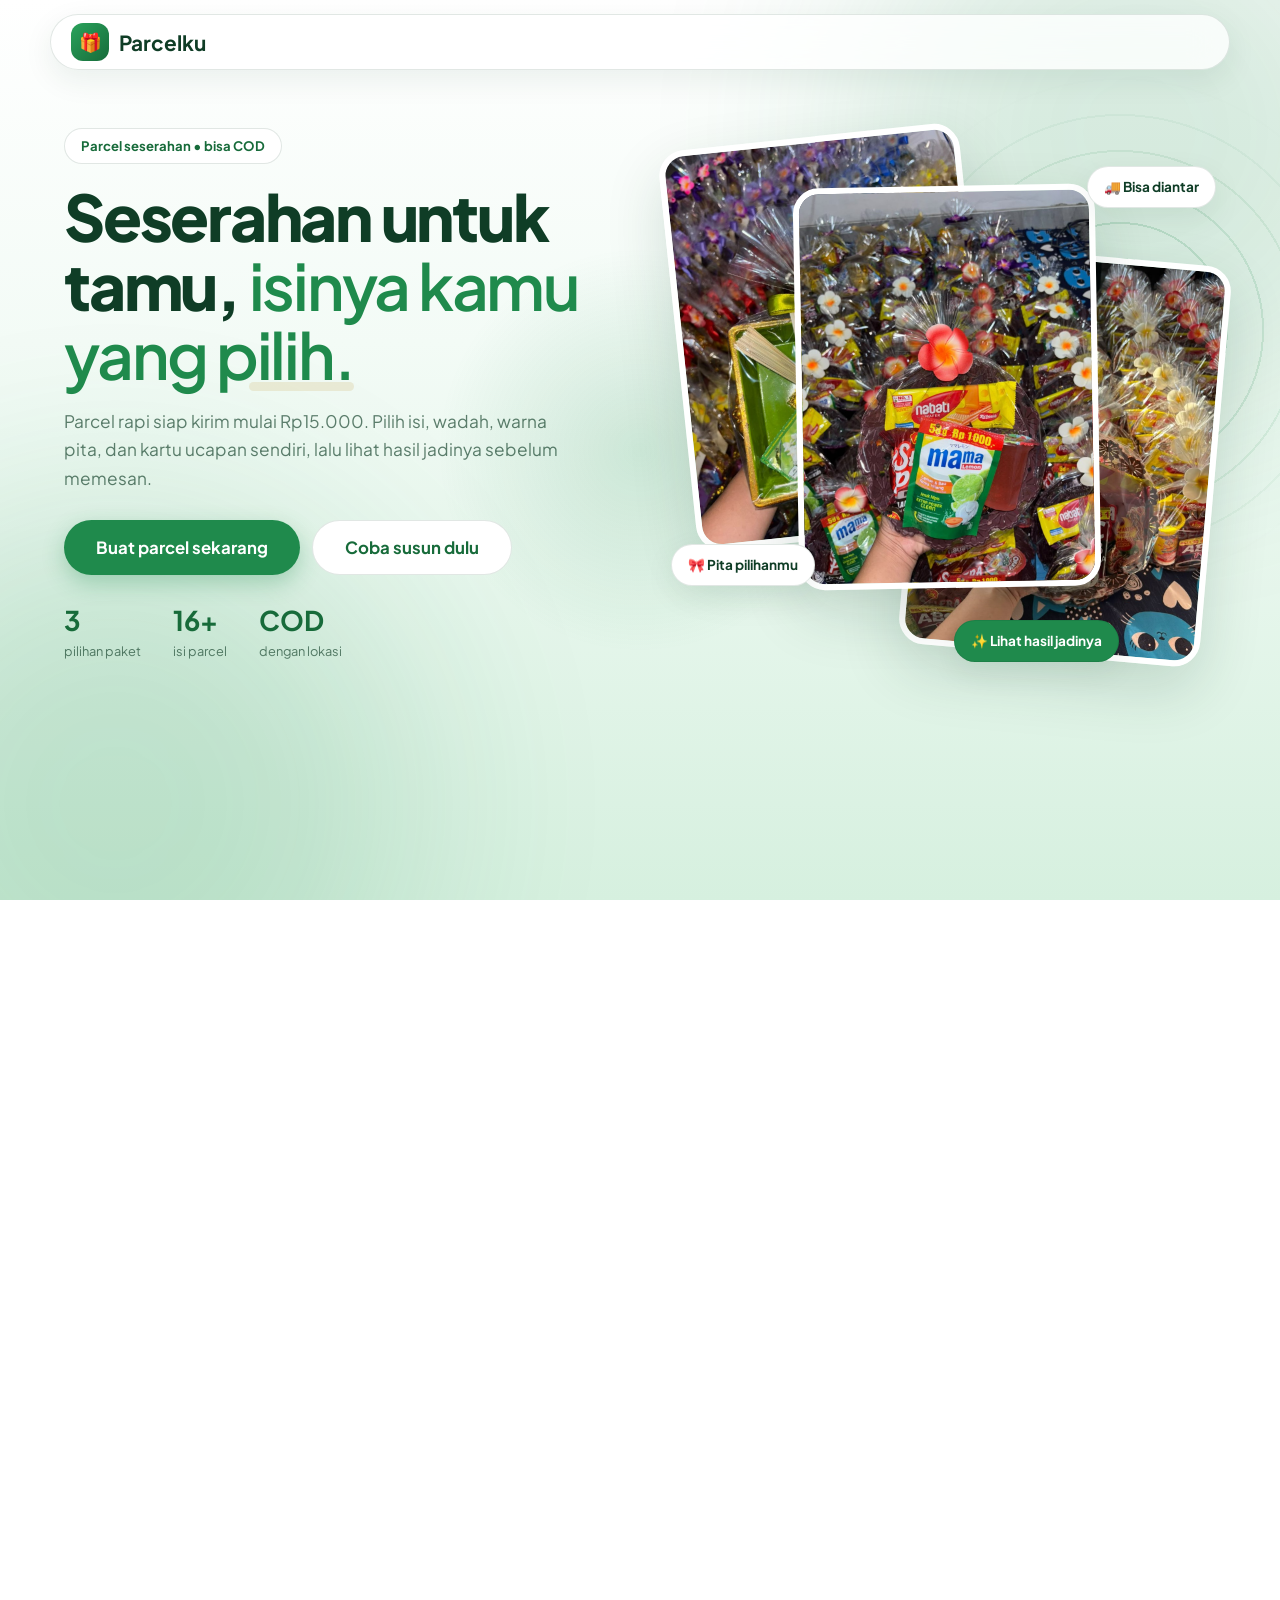
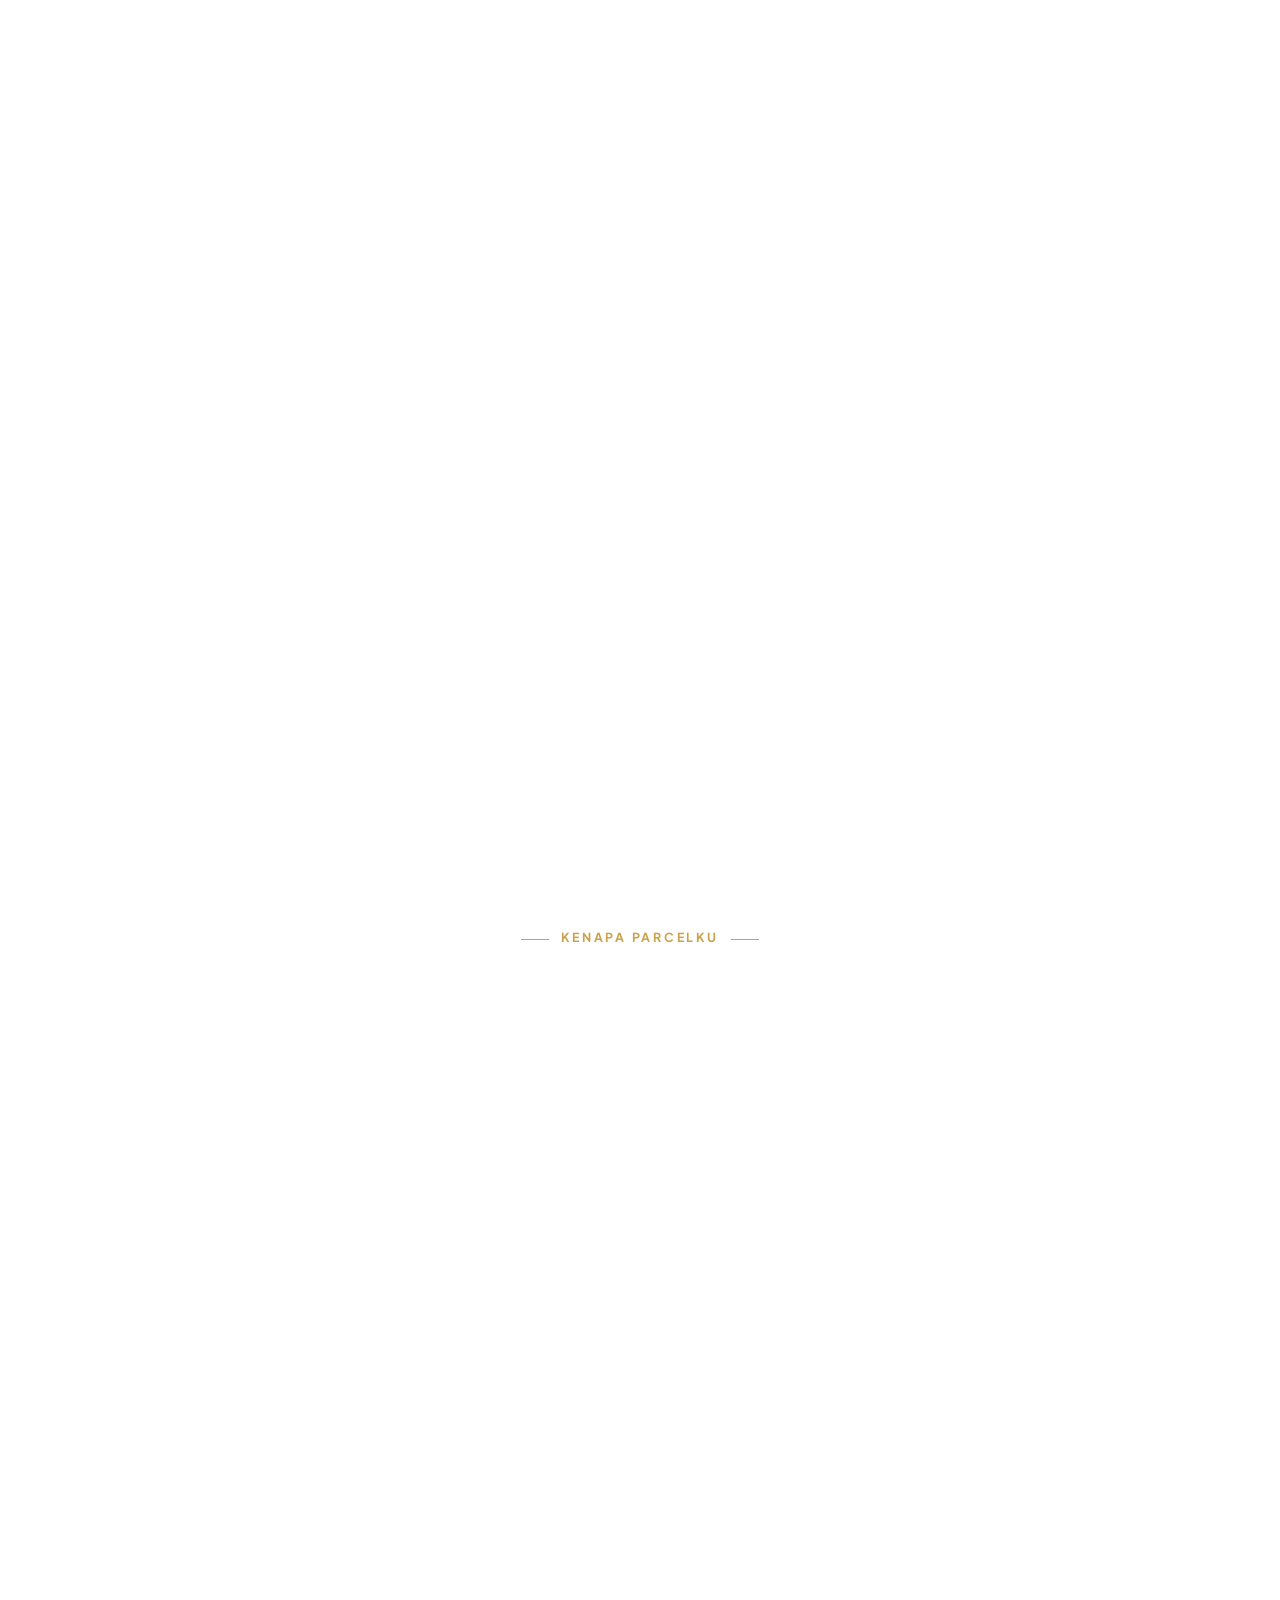
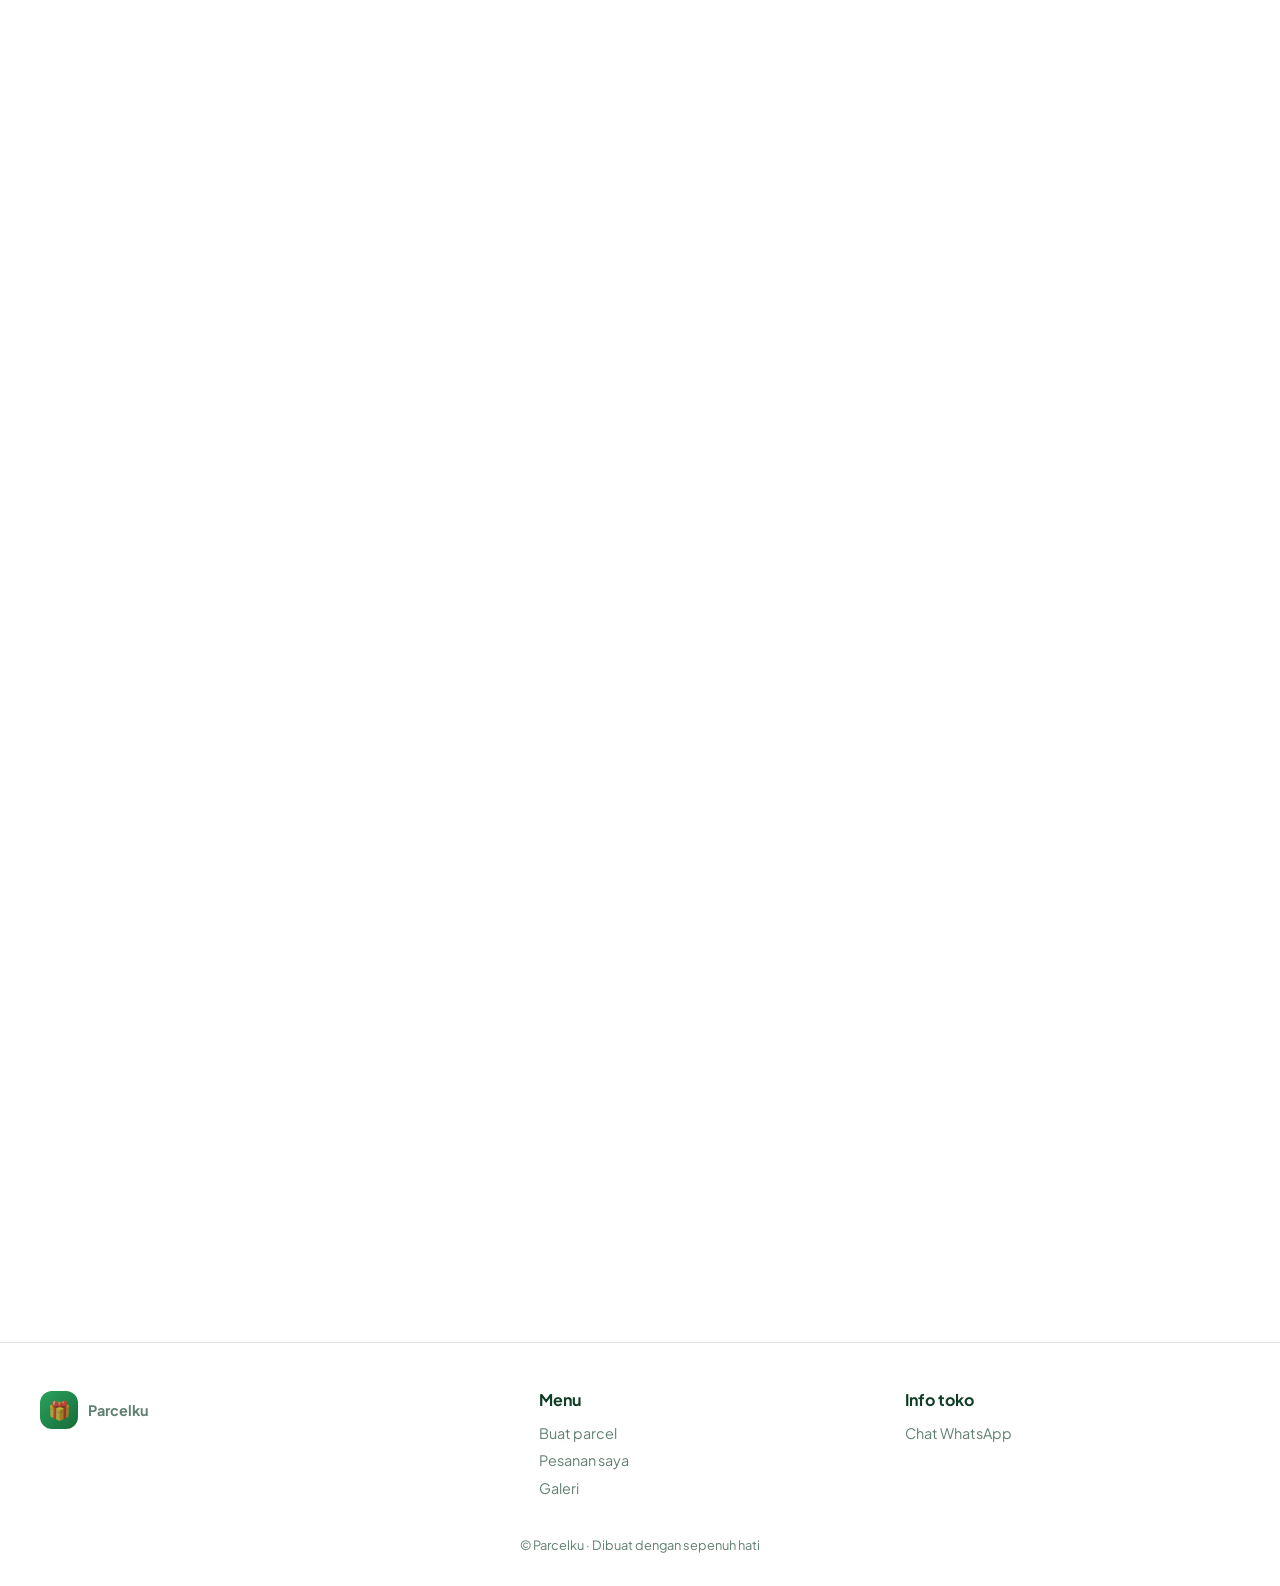
==== frontend/beranda.html @ 607c5222 "First Commit" ====
<!doctype html>
<html lang="id">
  <head>
    <meta charset="utf-8" />
    <meta name="viewport" content="width=device-width,initial-scale=1,viewport-fit=cover" />
    <meta name="theme-color" content="#1f8a4c" />
    <meta
      name="description"
      content="Parcel seserahan custom untuk tamu undangan. Pilih isi, wadah, pita, dan kartu ucapan. Bisa COD."
    />
    <title>Parcelku - Parcel Seserahan Custom</title>
    <link rel="manifest" href="manifest.webmanifest" />
    <link rel="icon" href="icon.svg" type="image/svg+xml" />

    <link rel="preconnect" href="https://fonts.googleapis.com" />
    <link rel="preconnect" href="https://fonts.gstatic.com" crossorigin />
    <link
      href="https://fonts.googleapis.com/css2?family=Plus+Jakarta+Sans:wght@400;500;600;700;800&family=Cormorant+Garamond:ital,wght@0,500;0,600;1,500;1,600&family=Dancing+Script:wght@500;700&display=swap"
      rel="stylesheet"
    />
    <link rel="stylesheet" href="css/base.css" />
    <link rel="stylesheet" href="css/shell.css" />
    <link rel="stylesheet" href="css/components.css" />
    <link rel="stylesheet" href="css/parcel-view.css" />
    <link rel="stylesheet" href="css/beranda.css" />
  </head>

  <body>
    <div class="aurora" aria-hidden="true"><i></i><i></i><i></i></div>
    <div class="progress" id="prog"></div>

    <!-- Navigasi: isi menu diisi oleh js/shell.js -->
    <nav class="navbar" id="navbar" aria-label="Navigasi utama">
      <a class="logo" href="beranda.html">
        <span class="mark">🎁</span><span class="brand-name">Parcelku</span>
      </a>
      <ul class="nav-links" id="menu"></ul>
    </nav>
    <nav class="tabbar" id="tabbar" aria-label="Menu utama"></nav>

    <main>
      <!-- ===== HERO ===== -->
      <section class="hero wrap">
        <span class="deco-flower" aria-hidden="true"></span>
        <div class="hero-grid">
          <div class="hero-text">
            <span class="pill" id="tagline">Parcel seserahan • bisa COD</span>
            <h1>
              Seserahan untuk tamu,
              <em>isinya kamu yang pilih.</em>
            </h1>
            <p class="lead">
              Parcel rapi siap kirim mulai Rp15.000. Pilih isi, wadah, warna pita, dan kartu ucapan sendiri,
              lalu lihat hasil jadinya sebelum memesan.
            </p>
            <div class="cta">
              <a class="btn big" href="pesan.html">Buat parcel sekarang</a>
              <a class="btn big ghost" href="#coba">Coba susun dulu</a>
            </div>
            <div class="facts">
              <div><b data-count="3">3</b><span>pilihan paket</span></div>
              <div><b id="fItems" data-count="16" data-suffix="+">16+</b><span>isi parcel</span></div>
              <div><b id="fRate">COD</b><span id="fRateL">dengan lokasi</span></div>
            </div>
          </div>

          <div class="hero-vis" id="heroVis">
            <img
              class="ph p1"
              src="img/parcel-nampan.jpg"
              alt="Parcel nampan hijau"
              data-zoom="img/parcel-nampan.jpg"
            />
            <img
              class="ph p2"
              src="img/parcel-keranjang-2.jpg"
              alt="Parcel keranjang bulat"
              data-zoom="img/parcel-keranjang-2.jpg"
            />
            <img
              class="ph p3"
              src="img/parcel-keranjang-1.jpg"
              alt="Parcel keranjang berisi wafer dan kopi"
              data-zoom="img/parcel-keranjang-1.jpg"
            />
            <span class="fchip f1">🎀 Pita pilihanmu</span>
            <span class="fchip f2">🚚 Bisa diantar</span>
            <span class="fchip f3">✨ Lihat hasil jadinya</span>
          </div>
        </div>
      </section>

      <!-- ===== DEMO SUSUN PARCEL ===== -->
      <section class="wrap sec rv" id="coba">
        <span class="eyebrow">Coba langsung</span>
        <h2>Coba susun parcelmu di sini</h2>
        <p class="muted">
          Centang barang dan lihat langsung masuk ke wadahnya. Saat budget penuh, parcel otomatis dibungkus.
        </p>

        <div class="demo card">
          <div class="demo-left">
            <div class="demo-ctrl">
              <div>
                <small class="muted">Paket</small>
                <div class="seg" id="dPaket"></div>
              </div>
              <div>
                <small class="muted">Wadah</small>
                <div class="seg" id="dWadah"></div>
              </div>
              <div>
                <small class="muted">Pita</small>
                <div class="seg" id="dPita"></div>
              </div>
            </div>
            <div class="demo-tools">
              <input
                id="dKartu"
                maxlength="40"
                placeholder="Tulis kartu ucapan, lihat hasilnya…"
                aria-label="Kartu ucapan"
              />
              <button type="button" class="btn ghost mini" id="dAuto">✨ Isi otomatis</button>
            </div>
            <div class="ditems" id="dItems"></div>
          </div>

          <div class="demo-right">
            <div id="dStage"></div>
            <div class="meter"><i id="dBar"></i></div>
            <p id="dTxt" class="muted"></p>
            <div class="demo-actions">
              <button type="button" class="btn ghost mini" id="dReset">Kosongkan</button>
              <a class="btn" id="dGo" href="pesan.html">Pesan parcel ini</a>
            </div>
          </div>
        </div>
      </section>

      <!-- ===== PROSES PEMBUATAN (animasi otomatis) ===== -->
      <section class="wrap sec rv" id="proses">
        <span class="eyebrow">Lihat prosesnya</span>
        <h2>Dari wadah kosong jadi parcel cantik</h2>
        <p class="muted">Empat langkah singkat. Ketuk langkahnya untuk melompat, atau putar ulang.</p>

        <div class="proses card">
          <ol class="psteps" id="pSteps">
            <li>
              <button type="button" data-s="0">
                <i>1</i><b>Pilih wadah</b><small>Nampan atau keranjang</small>
              </button>
            </li>
            <li>
              <button type="button" data-s="1">
                <i>2</i><b>Isi barangnya</b><small>Sesuai budget paket</small>
              </button>
            </li>
            <li>
              <button type="button" data-s="2">
                <i>3</i><b>Bungkus &amp; pita</b><small>Plastik, bunga, pita</small>
              </button>
            </li>
            <li>
              <button type="button" data-s="3">
                <i>4</i><b>Kartu ucapan</b><small>Pesan untuk tamu</small>
              </button>
            </li>
          </ol>
          <div class="pstage">
            <div id="pStage"></div>
            <button type="button" class="btn ghost mini" id="pPlay">↻ Putar ulang</button>
          </div>
        </div>
      </section>

      <!-- ===== GALERI PARCEL JADI ===== -->
      <section class="wrap sec rv" id="galeri">
        <span class="eyebrow">Hasil nyata</span>
        <h2>Contoh parcel yang sudah jadi</h2>
        <p class="muted">Hasil nyata dari pesanan pelanggan. Ketuk foto untuk memperbesar.</p>

        <div class="gal" id="galStatic">
          <figure data-zoom="img/parcel-nampan.jpg">
            <img
              src="img/parcel-nampan.jpg"
              alt="Parcel nampan hijau berisi dupa jasmine dengan pita hijau"
              loading="lazy"
            />
            <figcaption>
              <b>Nampan hijau emas</b><span>Dupa jasmine, pita hijau, kartu ucapan</span>
            </figcaption>
          </figure>
          <figure data-zoom="img/parcel-keranjang-1.jpg">
            <img
              src="img/parcel-keranjang-1.jpg"
              alt="Parcel keranjang bulat berisi wafer, teh gelas, kopi, dan mie"
              loading="lazy"
            />
            <figcaption><b>Keranjang bulat</b><span>Wafer, teh gelas, kopi, mie</span></figcaption>
          </figure>
          <figure data-zoom="img/parcel-keranjang-2.jpg">
            <img
              src="img/parcel-keranjang-2.jpg"
              alt="Parcel keranjang bulat berisi wafer dan sabun cuci piring"
              loading="lazy"
            />
            <figcaption><b>Keranjang bulat</b><span>Wafer, sabun cuci piring, camilan</span></figcaption>
          </figure>
        </div>

        <!-- Foto tambahan yang diunggah admin -->
        <div class="gal" id="gal"></div>
      </section>

      <!-- ===== KEUNGGULAN ===== -->
      <section class="wrap sec">
        <span class="eyebrow">Kenapa Parcelku</span>
        <h2 class="rv">Dibuat supaya pesan jadi mudah</h2>
        <div class="bento">
          <div class="card b1 rv">
            <span class="em">🎁</span>
            <h3>Isi, wadah, pita, dan kartu sesukamu</h3>
            <p class="muted">
              Barang yang tidak muat budget otomatis dikunci. Pilih nampan atau keranjang, warna pita, dan
              tulis ucapan untuk tamu.
            </p>
          </div>
          <div class="card b2 rv">
            <span class="em">📦</span>
            <h3>Pantau tiap tahap</h3>
            <div class="mt">
              <span class="d on"></span><span class="d on"></span><span class="d now"></span
              ><span class="d"></span><span class="d"></span>
            </div>
            <p class="muted">Diproses, dikemas, lalu siap diambil atau diantar.</p>
          </div>
          <div class="card b3 rv">
            <span class="em">📍</span>
            <h3>COD dengan lokasi</h3>
            <p class="muted">Bagikan lokasi dari HP, admin menemukan rumahmu lebih cepat.</p>
          </div>
          <div class="card b4 rv">
            <span class="em">💬</span>
            <h3>Chat langsung dengan admin</h3>
            <div class="bub">
              <span class="msg them">Halo, lokasinya sudah kami terima ya 👍</span>
              <span class="msg me">Siap, ditunggu kak!</span>
            </div>
          </div>
        </div>
      </section>

      <!-- ===== PAKET ===== -->
      <section class="wrap sec rv" id="paket">
        <span class="eyebrow">Paket</span>
        <h2>Pilih paket sesuai budget</h2>
        <p class="muted">Isi parcel bebas kamu atur sampai nilai paket terpenuhi.</p>
        <div class="pk-grid">
          <a class="card tilt" href="pesan.html?paket=15000">
            <span class="em">🎀</span>
            <h3>Hemat</h3>
            <b>Rp15.000</b>
            <p class="muted">3–4 barang pilihan, pas untuk tamu umum.</p>
          </a>
          <a class="card tilt hot" href="pesan.html?paket=25000">
            <span class="badge b-new">Paling dipilih</span>
            <span class="em">🎁</span>
            <h3>Favorit</h3>
            <b>Rp25.000</b>
            <p class="muted">5–7 barang, campuran kebutuhan dapur dan kue.</p>
          </a>
          <a class="card tilt" href="pesan.html?paket=35000">
            <span class="em">👑</span>
            <h3>Premium</h3>
            <b>Rp35.000</b>
            <p class="muted">Isi lebih lengkap untuk keluarga dan tamu penting.</p>
          </a>
        </div>
      </section>

      <!-- ===== CARA PESAN ===== -->
      <section class="wrap sec rv">
        <span class="eyebrow">Alur pesan</span>
        <h2>Cara pesan</h2>
        <ol class="how">
          <li class="card"><b>Masuk</b>Isi nama dan nomor WhatsApp.</li>
          <li class="card"><b>Susun parcel</b>Pilih paket, isi, wadah, pita, dan tanggal acara.</li>
          <li class="card"><b>Pilih pengambilan</b>Ambil di toko, antar, atau COD dengan lokasi.</li>
          <li class="card"><b>Bayar &amp; kirim bukti</b>DP atau lunas, unggah bukti transfer.</li>
          <li class="card"><b>Pantau</b>Lihat status dan chat admin kapan saja.</li>
        </ol>
      </section>

      <!-- ===== ULASAN (tampil bila sudah ada) ===== -->
      <section class="wrap sec rv" id="ulasan" hidden>
        <h2>Kata pelanggan</h2>
        <p class="muted" id="rvSum"></p>
        <div class="rvs" id="rvs"></div>
      </section>

      <!-- ===== FAQ ===== -->
      <section class="wrap sec rv">
        <span class="eyebrow">FAQ</span>
        <h2>Pertanyaan yang sering muncul</h2>
        <div class="faq">
          <details class="card">
            <summary>Berapa DP yang harus dibayar?</summary>
            <p class="muted">
              DP 50% dari total pesanan, atau bayar lunas langsung. Unggah bukti transfer di halaman Pesanan
              Saya, admin mencatat nominalnya.
            </p>
          </details>
          <details class="card">
            <summary>Bagaimana cara kerja COD?</summary>
            <p class="muted">
              Pilih COD, isi alamat, lalu bagikan lokasimu lewat tombol GPS. Admin mengonfirmasi lokasi dan
              jam antar lewat chat, parcel dibayar di tempat saat tiba.
            </p>
          </details>
          <details class="card">
            <summary>Apakah bisa ambil sendiri ke toko?</summary>
            <p class="muted">
              Bisa. Pilih "Ambil ke toko", status berubah menjadi "Siap Diambil" saat parcel selesai dikemas.
            </p>
          </details>
          <details class="card">
            <summary>Bisa ubah isi parcel setelah memesan?</summary>
            <p class="muted">
              Selama masih Pesanan Diterima atau Diproses, hubungi admin lewat chat di halaman Pesanan Saya.
            </p>
          </details>
        </div>
      </section>

      <!-- ===== AJAKAN AKHIR ===== -->
      <section class="wrap sec rv">
        <div class="band card">
          <div>
            <h2>Siap menyusun parcelmu?</h2>
            <p>Cukup beberapa klik, admin langsung menerima pesananmu.</p>
          </div>
          <a class="btn big" href="pesan.html">Mulai pesan</a>
        </div>
      </section>
    </main>

    <footer class="foot">
      <div class="fg">
        <div>
          <a class="logo" href="beranda.html">
            <span class="mark">🎁</span><span class="brand-name">Parcelku</span>
          </a>
          <p class="muted" id="fTag"></p>
        </div>
        <div>
          <b>Menu</b>
          <a href="pesan.html">Buat parcel</a>
          <a href="pesanan.html">Pesanan saya</a>
          <a href="#galeri">Galeri</a>
        </div>
        <div>
          <b>Info toko</b>
          <span id="fJam"></span>
          <span id="fAlamat"></span>
          <a id="fWa" href="#">Chat WhatsApp</a>
        </div>
      </div>
      <p class="copy">© Parcelku · Dibuat dengan sepenuh hati</p>
    </footer>

    <script src="js/core.js"></script>
    <script src="js/shell.js"></script>
    <script src="js/chat.js"></script>
    <script src="js/parcel-view.js"></script>
    <script src="js/fx.js"></script>
    <script src="js/beranda.js"></script>
  </body>
</html>
---- frontend/css/base.css ----
/* ==========================================================================
   BASE — token desain, reset, tipografi, latar
   --------------------------------------------------------------------------
   Palet hanya 5 warna (semua turunan hijau + putih + emas):
     1. Putih        --white
     2. Hijau muda   --green-l   (latar kartu, chip, hover)
     3. Hijau        --green     (aksi utama, tombol, link)
     4. Hijau tua    --ink       (teks, judul, ikon)
     5. Emas         --gold      (aksen kecil: lencana, bingkai wadah)
   ========================================================================== */

:root {
  /* ---- Font: satu keluarga sans yang tegas & mudah dibaca; font hias hanya untuk kartu ucapan ---- */
  --font-head: "Plus Jakarta Sans", system-ui, sans-serif;
  --font-card-elegan: "Cormorant Garamond", Georgia, serif;
  --font-card-tulisan: "Dancing Script", "Brush Script MT", cursive;
  --font-body: "Plus Jakarta Sans", system-ui, sans-serif;

  /* ---- Warna ---- */
  --white: #ffffff;
  --green-l: #e4f5ea;
  --green: #1f8a4c;
  --ink: #0f3d26;
  --gold: #c9a24b;

  /* ---- Turunan (bukan warna baru, hanya transparansi / campuran) ---- */
  --green-d: #176b3a; /* hijau sedikit lebih gelap untuk hover */
  --green-xl: #f3fbf6; /* hijau paling muda untuk latar bagian */
  --gold-l: rgba(201, 162, 75, 0.18);
  --mut: rgba(15, 61, 38, 0.66);
  --line: rgba(15, 61, 38, 0.12);
  --field: #ffffff;
  --card: #ffffff;

  /* ---- Gradasi utama: putih menuju hijau ---- */
  --grad: linear-gradient(135deg, #2aa35c, #176b3a);
  --page-bg: linear-gradient(180deg, #ffffff 0%, #f3fbf6 38%, #d6f0df 100%);

  /* ---- Bentuk & gerak ---- */
  --r: 24px;
  --r-sm: 14px;
  --sh: 0 10px 30px rgba(15, 61, 38, 0.08);
  --sh-lg: 0 24px 60px rgba(15, 61, 38, 0.16);
  --ease: cubic-bezier(0.19, 1, 0.22, 1);
  --spring: cubic-bezier(0.34, 1.56, 0.64, 1);
  --tab-h: 0px;
}

/* ---------- Reset ---------- */
* {
  box-sizing: border-box;
  margin: 0;
  padding: 0;
}

html {
  scroll-behavior: smooth;
  -webkit-text-size-adjust: 100%;
}

body {
  min-height: 100vh;
  font-family: var(--font-body);
  line-height: 1.65;
  color: var(--ink);
  background: var(--page-bg) fixed;
  -webkit-font-smoothing: antialiased;
  overflow-x: hidden;
}

h1,
h2 {
  font-family: var(--font-head);
  font-weight: 800;
  line-height: 1.12;
  letter-spacing: -0.03em;
}

h3,
h4 {
  font-family: var(--font-body);
  font-weight: 700;
  line-height: 1.3;
  letter-spacing: -0.01em;
}

/* Angka harga rata dan mudah dibaca */
b,
strong,
.sum,
.pk,
.meter + p {
  font-variant-numeric: tabular-nums;
}

a {
  color: var(--green);
}

img {
  display: block;
  max-width: 100%;
}

:focus-visible {
  outline: 3px solid var(--gold);
  outline-offset: 3px;
  border-radius: 6px;
}

[hidden] {
  display: none !important;
}

/* ---------- Latar dekoratif: dua sinar hijau lembut ---------- */
.aurora {
  position: fixed;
  inset: 0;
  z-index: -1;
  overflow: hidden;
  pointer-events: none;
}

.aurora i {
  position: absolute;
  width: 46vmax;
  height: 46vmax;
  border-radius: 50%;
  background: var(--green);
  filter: blur(110px);
  opacity: 0.16;
  animation: drift 26s ease-in-out infinite alternate;
}

.aurora i:nth-child(1) {
  top: -18%;
  right: -12%;
}

.aurora i:nth-child(2) {
  bottom: -22%;
  left: -14%;
  animation-delay: -10s;
}

.aurora i:nth-child(3) {
  display: none;
}

@keyframes drift {
  to {
    transform: translate(5vw, 4vh) scale(1.12);
  }
}

/* ---------- Utilitas tata letak ---------- */
.wrap {
  width: 100%;
  max-width: 1200px;
  margin: 0 auto;
  padding: 116px 24px 90px;
}

.wrap.wide {
  max-width: 1380px;
}

.muted {
  color: var(--mut);
  font-size: 0.92rem;
}

/* Teks bergradasi hijau */
.gt {
  background: var(--grad);
  -webkit-background-clip: text;
  background-clip: text;
  -webkit-text-fill-color: transparent;
}

/* ---------- Animasi muncul saat di-scroll ---------- */
.rv {
  opacity: 0;
  transform: translateY(26px);
  transition:
    opacity 0.8s var(--ease),
    transform 0.8s var(--ease);
}

.rv.in {
  opacity: 1;
  transform: none;
}

.skel {
  height: 120px;
  border-radius: 22px;
  background: linear-gradient(90deg, var(--green-xl), var(--green-l), var(--green-xl));
  background-size: 200% 100%;
  animation: sk 1.4s infinite;
}

@keyframes sk {
  to {
    background-position: -200% 0;
  }
}

/* Animasi masuk berurutan untuk daftar */
@keyframes rise {
  from {
    opacity: 0;
    transform: translateY(14px) scale(0.98);
  }
}

.rise > * {
  animation: rise 0.55s var(--ease) both;
}
.rise > *:nth-child(2) {
  animation-delay: 0.05s;
}
.rise > *:nth-child(3) {
  animation-delay: 0.1s;
}
.rise > *:nth-child(4) {
  animation-delay: 0.15s;
}
.rise > *:nth-child(n + 5) {
  animation-delay: 0.2s;
}

/* ---------- Responsif ---------- */
@media (max-width: 860px) {
  :root {
    --tab-h: 88px;
  }

  .wrap {
    padding: 88px 16px calc(var(--tab-h) + 40px);
  }

  body {
    padding-bottom: env(safe-area-inset-bottom);
  }
}

@media (prefers-reduced-motion: reduce) {
  * {
    transition-duration: 1ms !important;
    animation: none !important;
  }
}

/* ---------- Efek bersama: riak tombol, label kecil, kilau kartu ---------- */
.ripple {
  position: absolute;
  width: 12px;
  height: 12px;
  margin: -6px 0 0 -6px;
  border-radius: 50%;
  background: rgba(255, 255, 255, 0.55);
  pointer-events: none;
  animation: ripple 0.65s ease-out forwards;
}

@keyframes ripple {
  to {
    transform: scale(24);
    opacity: 0;
  }
}

.eyebrow {
  display: block;
  margin-bottom: 10px;
  color: var(--gold);
  font: 700 0.78rem var(--font-body);
  letter-spacing: 0.22em;
  text-align: center;
  text-transform: uppercase;
}

.eyebrow::before,
.eyebrow::after {
  content: "";
  display: inline-block;
  width: 28px;
  height: 1px;
  margin: 0 12px;
  background: var(--gold);
  vertical-align: middle;
}

/* Kilau hijau lembut mengikuti kursor pada kartu */
.card::before {
  content: "";
  position: absolute;
  inset: 0;
  border-radius: inherit;
  background: radial-gradient(
    360px circle at var(--mx, 50%) var(--my, 0%),
    rgba(31, 138, 76, 0.1),
    transparent 45%
  );
  opacity: 0;
  pointer-events: none;
  transition: opacity 0.35s;
}

.card:hover::before {
  opacity: 1;
}

/* ---------- Cahaya kursor & tombol kembali ke atas ---------- */
.cursor-glow {
  position: fixed;
  top: 0;
  left: 0;
  z-index: -1;
  width: 440px;
  height: 440px;
  border-radius: 50%;
  background: radial-gradient(circle, rgba(31, 138, 76, 0.16), transparent 65%);
  pointer-events: none;
}

.totop {
  position: fixed;
  bottom: 86px;
  left: 18px;
  z-index: 900;
  width: 44px;
  height: 44px;
  border: 1px solid var(--line);
  border-radius: 50%;
  background: var(--white);
  color: var(--green-d);
  font-size: 1.2rem;
  box-shadow: var(--sh);
  cursor: pointer;
  opacity: 0;
  pointer-events: none;
  transform: translateY(14px);
  transition: 0.35s var(--spring);
}

.totop.show {
  opacity: 1;
  pointer-events: auto;
  transform: none;
}

.totop:hover {
  background: var(--green);
  color: var(--white);
}

@media (max-width: 860px) {
  .totop {
    bottom: calc(var(--tab-h) + 80px);
  }
}
---- frontend/css/shell.css ----
/* ==========================================================================
   SHELL — navbar, tab bar mobile, loader, toast, WhatsApp, lightbox, konfeti
   ========================================================================== */

/* ---------- Progress scroll ---------- */
.progress {
  position: fixed;
  top: 0;
  left: 0;
  z-index: 1200;
  width: 0;
  height: 3px;
  background: var(--gold);
}

/* ---------- Navbar atas (desktop) & tab bar bawah (mobile) ---------- */
.navbar,
.tabbar {
  background: rgba(255, 255, 255, 0.82);
  backdrop-filter: blur(18px) saturate(160%);
  -webkit-backdrop-filter: blur(18px) saturate(160%);
  border: 1px solid var(--line);
  box-shadow: var(--sh);
}

.navbar {
  position: fixed;
  top: 14px;
  left: 50%;
  z-index: 1000;
  display: flex;
  align-items: center;
  justify-content: space-between;
  width: calc(100% - 28px);
  max-width: 1180px;
  padding: 8px 12px 8px 20px;
  border-radius: 99px;
  transform: translateX(-50%);
  transition: all 0.45s var(--spring);
}

.navbar.scrolled {
  top: 8px;
  width: calc(100% - 40px);
  max-width: 1120px;
}

.logo {
  display: flex;
  align-items: center;
  gap: 10px;
  font: 700 1.3rem var(--font-body);
  color: var(--ink);
  text-decoration: none;
}

.logo .mark {
  display: grid;
  place-items: center;
  width: 38px;
  height: 38px;
  border-radius: 12px;
  background: var(--grad);
  font-size: 1.15rem;
}

.nav-links {
  display: flex;
  align-items: center;
  gap: 4px;
  list-style: none;
}

.nav-links a,
.nav-links button {
  display: block;
  padding: 9px 16px;
  border: 0;
  border-radius: 99px;
  background: none;
  color: var(--mut);
  font: 600 0.9rem "Plus Jakarta Sans";
  text-decoration: none;
  cursor: pointer;
  transition: 0.25s;
}

.nav-links a:hover,
.nav-links button:hover {
  background: var(--green-l);
  color: var(--ink);
}

.nav-links a.on {
  background: var(--green-l);
  color: var(--green-d);
}

.nav-actions {
  display: flex;
  align-items: center;
  gap: 6px;
}

/* ---------- Tab bar bawah (hanya mobile) ---------- */
.tabbar {
  display: none;
}

.tabbar a,
.tabbar button {
  position: relative;
  flex: 1;
  display: flex;
  flex-direction: column;
  align-items: center;
  gap: 3px;
  padding: 9px 4px 8px;
  border: 0;
  border-radius: 24px;
  background: none;
  color: var(--mut);
  font: 600 0.68rem "Plus Jakarta Sans";
  text-decoration: none;
  cursor: pointer;
  transition: 0.3s var(--spring);
}

.tabbar svg {
  width: 25px;
  height: 25px;
  fill: none;
  stroke: currentColor;
  stroke-width: 1.8;
  stroke-linecap: round;
  stroke-linejoin: round;
}

.tabbar .on {
  background: var(--green-l);
  color: var(--green-d);
}

.tabbar a:active,
.tabbar button:active {
  transform: scale(0.92);
}

@media (max-width: 860px) {
  .nav-links {
    display: none;
  }

  .navbar {
    padding-right: 10px;
  }

  .navbar.scrolled {
    width: calc(100% - 28px);
  }

  .tabbar {
    position: fixed;
    right: 14px;
    bottom: calc(12px + env(safe-area-inset-bottom));
    left: 14px;
    z-index: 1000;
    display: flex;
    padding: 6px;
    border-radius: 32px;
  }

  #toast {
    bottom: calc(var(--tab-h) + 70px);
  }

  .wa-float {
    bottom: calc(var(--tab-h) + 14px + env(safe-area-inset-bottom)) !important;
  }
}

/* ---------- Loader pembuka ---------- */
.loader {
  position: fixed;
  inset: 0;
  z-index: 2000;
  display: grid;
  place-items: center;
  background: var(--page-bg);
  transition:
    opacity 0.6s,
    visibility 0.6s;
}

.loader.off {
  opacity: 0;
  visibility: hidden;
}

.loader-card {
  width: min(260px, 70vw);
  text-align: center;
}

.loader-card .mark {
  display: grid;
  place-items: center;
  width: 70px;
  height: 70px;
  margin: 0 auto 14px;
  border-radius: 22px;
  background: var(--grad);
  font-size: 2rem;
  animation: bob 1s ease-in-out infinite;
}

@keyframes bob {
  50% {
    transform: translateY(-8px) rotate(-6deg);
  }
}

.loader-card b {
  font: 700 2rem var(--font-body);
}

.loader-bar {
  height: 5px;
  margin-top: 10px;
  overflow: hidden;
  border-radius: 9px;
  background: var(--green-l);
}

.loader-bar i {
  display: block;
  width: 0;
  height: 100%;
  background: var(--green);
}

/* ---------- Toast ---------- */
#toast {
  position: fixed;
  bottom: 30px;
  left: 50%;
  z-index: 1300;
  max-width: 90vw;
  padding: 13px 24px;
  border-radius: 99px;
  background: var(--ink);
  color: var(--white);
  font-weight: 600;
  text-align: center;
  box-shadow: var(--sh-lg);
  opacity: 0;
  pointer-events: none;
  transform: translate(-50%, 20px) scale(0.95);
  transition: 0.4s var(--spring);
}

#toast.show {
  opacity: 1;
  transform: translate(-50%, 0) scale(1);
}

/* ---------- Tombol WhatsApp melayang ---------- */
.wa-float {
  position: fixed;
  right: 18px;
  bottom: calc(18px + env(safe-area-inset-bottom));
  z-index: 900;
  display: grid;
  place-items: center;
  width: 56px;
  height: 56px;
  border-radius: 50%;
  background: var(--green);
  color: var(--white);
  font-size: 1.6rem;
  text-decoration: none;
  box-shadow: 0 10px 30px rgba(31, 138, 76, 0.4);
  transition: 0.3s var(--spring);
}

.wa-float:hover {
  transform: scale(1.1);
}

.wa-float:active {
  transform: scale(0.92);
}

/* ---------- Lightbox foto ---------- */
.lightbox {
  position: fixed;
  inset: 0;
  z-index: 1800;
  display: grid;
  place-items: center;
  padding: 20px;
  background: rgba(15, 61, 38, 0.78);
  backdrop-filter: blur(14px);
  -webkit-backdrop-filter: blur(14px);
  cursor: zoom-out;
  animation: fade 0.3s;
}

.lightbox img {
  max-width: 94vw;
  max-height: 88vh;
  border-radius: 24px;
  box-shadow: 0 30px 80px rgba(0, 0, 0, 0.5);
  animation: pop 0.5s var(--spring);
}

@keyframes fade {
  from {
    opacity: 0;
  }
}

@keyframes pop {
  from {
    opacity: 0;
    transform: scale(0.85);
  }
}

/* ---------- Konfeti & animasi barang terbang ---------- */
#confetti {
  position: fixed;
  inset: 0;
  z-index: 1600;
  pointer-events: none;
}

.fly {
  position: fixed;
  z-index: 1700;
  overflow: hidden;
  border-radius: 14px;
  box-shadow: var(--sh-lg);
  pointer-events: none;
}

/* ---------- Navigasi lightbox ---------- */
.lb-nav {
  position: absolute;
  top: 50%;
  display: grid;
  place-items: center;
  width: 52px;
  height: 52px;
  border: 0;
  border-radius: 50%;
  background: rgba(255, 255, 255, 0.92);
  color: var(--ink);
  font-size: 2rem;
  line-height: 1;
  cursor: pointer;
  transform: translateY(-50%);
  transition: transform 0.25s var(--spring);
}

.lb-nav:hover {
  transform: translateY(-50%) scale(1.1);
}

.lb-nav.prev {
  left: 18px;
}

.lb-nav.next {
  right: 18px;
}
---- frontend/css/components.css ----
/* ==========================================================================
   COMPONENTS — tombol, kartu, form, segmented, switch, meter, tracker, chat, modal
   ========================================================================== */

/* ---------- Efek tekan ---------- */
.btn,
.it,
.pk,
.dit,
.seg button,
.opt label,
.row {
  -webkit-tap-highlight-color: transparent;
}

.btn:active,
.it:active:not(:disabled),
.pk:active,
.dit:active:not(:disabled),
.seg button:active,
.opt label:active,
.row:active {
  transform: scale(0.97);
  transition: transform 0.12s;
}

/* ---------- Tombol ---------- */
.btn {
  position: relative;
  overflow: hidden;
  display: inline-flex;
  align-items: center;
  justify-content: center;
  gap: 8px;
  padding: 12px 24px;
  border: 0;
  border-radius: 99px;
  background: var(--green);
  color: var(--white);
  font: 700 0.95rem "Plus Jakarta Sans";
  text-decoration: none;
  cursor: pointer;
  box-shadow: 0 8px 22px rgba(31, 138, 76, 0.3);
  transition:
    transform 0.35s var(--spring),
    box-shadow 0.25s,
    background 0.25s;
}

.btn:hover {
  background: var(--green-d);
  transform: translateY(-2px);
  box-shadow: 0 14px 30px rgba(31, 138, 76, 0.38);
}

.btn.ghost {
  background: var(--white);
  color: var(--green-d);
  border: 1.5px solid var(--line);
  box-shadow: none;
}

.btn.ghost:hover {
  background: var(--green-l);
  border-color: var(--green);
}

.btn.big {
  padding: 16px 32px;
  font-size: 1.05rem;
}

.btn.mini {
  padding: 8px 16px;
  font-size: 0.85rem;
}

.btn.full {
  width: 100%;
}

.btn:disabled {
  opacity: 0.45;
  cursor: not-allowed;
  transform: none;
}

/* ---------- Kartu ---------- */
.card {
  position: relative;
  padding: 26px;
  border: 1px solid var(--line);
  border-radius: var(--r);
  background: var(--card);
  box-shadow: var(--sh);
}

.tilt {
  transition:
    transform 0.25s var(--ease),
    box-shadow 0.25s;
}

@media (max-width: 600px) {
  .card {
    padding: 20px;
    border-radius: 20px;
  }
}

/* ---------- Form ---------- */
label {
  display: block;
  margin: 14px 0 6px;
  font-size: 0.88rem;
  font-weight: 600;
}

input,
textarea,
select {
  width: 100%;
  padding: 13px 16px;
  border: 1.5px solid var(--line);
  border-radius: var(--r-sm);
  background: var(--field);
  color: var(--ink);
  font: inherit;
  transition:
    border-color 0.2s,
    box-shadow 0.2s;
}

input:focus,
textarea:focus,
select:focus {
  outline: none;
  border-color: var(--green);
  box-shadow: 0 0 0 4px rgba(31, 138, 76, 0.14);
}

.err {
  min-height: 1em;
  margin-top: 8px;
  color: var(--ink);
  font-size: 0.85rem;
  font-weight: 700;
}

.err:not(:empty)::before {
  content: "⚠ ";
  color: var(--gold);
}

/* ---------- Lencana, chip, info ---------- */
.badge {
  display: inline-block;
  padding: 4px 12px;
  border-radius: 99px;
  font-size: 0.78rem;
  font-weight: 700;
}

.b-ok {
  background: var(--green-l);
  color: var(--green-d);
}

.b-wait {
  background: var(--gold-l);
  color: var(--ink);
}

.b-new {
  background: var(--ink);
  color: var(--white);
}

.chips {
  display: flex;
  flex-wrap: wrap;
  gap: 6px;
  margin: 10px 0;
}

.chip {
  display: inline-flex;
  align-items: center;
  gap: 6px;
  padding: 4px 11px;
  border: 1px solid var(--line);
  border-radius: 99px;
  background: var(--green-xl);
  font-size: 0.82rem;
}

.info {
  margin-top: 12px;
  padding: 11px 16px;
  border-radius: var(--r-sm);
  background: var(--gold-l);
  color: var(--ink);
  font-size: 0.88rem;
  font-weight: 600;
}

/* ---------- Segmented control ---------- */
.seg {
  display: flex;
  flex-wrap: wrap;
  gap: 2px;
  width: fit-content;
  max-width: 100%;
  padding: 4px;
  border: 1px solid var(--line);
  border-radius: 99px;
  background: var(--green-xl);
}

.seg button {
  padding: 8px 16px;
  border: 0;
  border-radius: 99px;
  background: none;
  color: var(--mut);
  font: 600 0.85rem "Plus Jakarta Sans";
  cursor: pointer;
  transition:
    background 0.3s var(--spring),
    color 0.2s;
}

.seg button:hover {
  color: var(--ink);
}

.seg .on {
  background: var(--white);
  color: var(--green-d);
  box-shadow: 0 2px 10px rgba(15, 61, 38, 0.12);
}

/* Bisa digeser di layar kecil */
@media (max-width: 600px) {
  .seg {
    flex-wrap: nowrap;
    overflow-x: auto;
    scrollbar-width: none;
    -webkit-overflow-scrolling: touch;
  }

  .seg::-webkit-scrollbar {
    display: none;
  }

  .seg button {
    white-space: nowrap;
  }
}

/* ---------- Switch ---------- */
.sw {
  position: relative;
  display: inline-block;
  flex: none;
  width: 51px;
  height: 31px;
  margin: 0;
}

.sw input {
  position: absolute;
  width: 0;
  height: 0;
  opacity: 0;
}

.sw span {
  position: absolute;
  inset: 0;
  border-radius: 99px;
  background: var(--line);
  cursor: pointer;
  transition: background 0.3s;
}

.sw span::before {
  content: "";
  position: absolute;
  top: 2px;
  left: 2px;
  width: 27px;
  height: 27px;
  border-radius: 50%;
  background: var(--white);
  box-shadow: 0 2px 6px rgba(15, 61, 38, 0.3);
  transition:
    transform 0.4s var(--spring),
    width 0.2s;
}

.sw input:checked + span {
  background: var(--green);
}

.sw input:checked + span::before {
  transform: translateX(20px);
}

/* ---------- Meter (bar budget) ---------- */
.meter {
  height: 12px;
  overflow: hidden;
  border-radius: 99px;
  background: var(--green-l);
}

.meter i {
  display: block;
  width: 0;
  height: 100%;
  border-radius: 99px;
  background: var(--green);
  transition: width 0.5s var(--spring);
}

.meter i.full {
  background: linear-gradient(90deg, var(--green), var(--gold));
}

/* ---------- Foto barang (foto asli, emoji sebagai cadangan) ---------- */
.pic {
  position: relative;
  display: grid;
  place-items: center;
  aspect-ratio: 1;
  overflow: hidden;
  border-radius: 18px;
  background: var(--green-l);
}

.pic img {
  width: 100%;
  height: 100%;
  object-fit: cover;
}

.pic .emo {
  font-size: 2.4rem;
}

.chip .pic {
  width: 22px;
  height: 22px;
  border-radius: 6px;
}

.chip .pic .emo {
  font-size: 0.9rem;
}

/* ---------- Pelacak status pesanan ---------- */
.track {
  display: flex;
  margin: 20px 0 8px;
}

.tstep {
  position: relative;
  flex: 1;
  color: var(--mut);
  font-size: 0.74rem;
  font-weight: 600;
  text-align: center;
}

.tstep i {
  position: relative;
  z-index: 1;
  display: grid;
  place-items: center;
  width: 32px;
  height: 32px;
  margin: 0 auto 6px;
  border: 1px solid var(--line);
  border-radius: 50%;
  background: var(--white);
  font-size: 0.8rem;
  font-style: normal;
}

.tstep::before {
  content: "";
  position: absolute;
  top: 15px;
  left: -50%;
  width: 100%;
  height: 3px;
  background: var(--line);
}

.tstep:first-child::before {
  display: none;
}

.tstep.done {
  color: var(--ink);
}

.tstep.done i,
.tstep.done::before {
  background: var(--green);
  border-color: var(--green);
  color: var(--white);
}

.tstep.now {
  color: var(--ink);
}

.tstep.now i {
  background: var(--white);
  border: 2px solid var(--green);
  color: var(--green-d);
  box-shadow: 0 0 0 5px rgba(31, 138, 76, 0.16);
}

.tstep.now::before {
  background: var(--green);
}

@media (max-width: 600px) {
  .tstep {
    font-size: 0.62rem;
  }
}

/* ---------- Chat ---------- */
.msgs {
  display: flex;
  flex-direction: column;
  gap: 8px;
  height: 300px;
  padding: 14px;
  overflow: auto;
  border: 1px solid var(--line);
  border-radius: 22px;
  background: var(--green-xl);
}

.msg {
  max-width: 80%;
  padding: 9px 14px;
  border-radius: 20px;
  font-size: 0.92rem;
  word-break: break-word;
  animation: pop 0.35s var(--spring);
}

.msg small {
  display: block;
  margin-top: 2px;
  font-size: 0.68rem;
  opacity: 0.65;
}

.msg.me {
  align-self: flex-end;
  border-bottom-right-radius: 6px;
  background: var(--green);
  color: var(--white);
}

.msg.them {
  align-self: flex-start;
  border: 1px solid var(--line);
  border-bottom-left-radius: 6px;
  background: var(--white);
}

.msg.sys {
  align-self: center;
  background: var(--gold-l);
  color: var(--ink);
  font-size: 0.8rem;
  text-align: center;
}

.cform {
  display: flex;
  gap: 8px;
  margin-top: 10px;
}

.cform input {
  flex: 1;
}

/* ---------- Modal / bottom sheet ---------- */
.modal-bg {
  position: fixed;
  inset: 0;
  z-index: 1500;
  display: grid;
  place-items: center;
  padding: 16px;
  background: rgba(15, 61, 38, 0.45);
  backdrop-filter: blur(8px);
  -webkit-backdrop-filter: blur(8px);
  animation: fade 0.3s;
}

.modal-box {
  width: 100%;
  max-width: 460px;
  text-align: center;
  animation: pop 0.55s var(--spring);
}

@media (max-width: 600px) {
  .modal-bg {
    align-items: end;
    padding: 0;
  }

  .modal-box {
    max-width: none;
    padding-bottom: calc(26px + env(safe-area-inset-bottom));
    border-radius: 32px 32px 0 0;
    animation: sheet 0.5s var(--ease);
  }

  .modal-box::after {
    content: "";
    position: absolute;
    top: 8px;
    left: 50%;
    width: 40px;
    height: 5px;
    margin-left: -20px;
    border-radius: 9px;
    background: var(--line);
  }
}

@keyframes sheet {
  from {
    transform: translateY(100%);
  }
}

/* ---------- Bintang rating ---------- */
.stars {
  display: flex;
  gap: 4px;
  font-size: 1.8rem;
}

.stars button {
  padding: 0;
  border: 0;
  background: none;
  color: var(--line);
  font-size: inherit;
  cursor: pointer;
  transition:
    transform 0.3s var(--spring),
    color 0.2s;
}

.stars button.on {
  color: var(--gold);
}

.stars button:hover {
  transform: scale(1.25);
}

.stars-ro {
  color: var(--gold);
  letter-spacing: 2px;
}

/* ---------- Warna pita pembungkus ---------- */
.pita {
  --c: #e79bb0;
}
.pita.emas {
  --c: #c9a24b;
}
.pita.hijau {
  --c: #1f8a4c;
}
.pita.putih {
  --c: #f1f5f2;
}

.dotc {
  display: inline-block;
  width: 14px;
  height: 14px;
  border: 2px solid var(--line);
  border-radius: 50%;
  background: var(--c);
  vertical-align: -2px;
}

/* ---------- Barang terkunci bergetar saat diklik ---------- */
.shake {
  animation: shake 0.4s;
}

@keyframes shake {
  20%,
  60% {
    transform: translateX(-6px);
  }
  40%,
  80% {
    transform: translateX(6px);
  }
}

.it[draggable="true"] {
  cursor: grab;
}
---- frontend/css/parcel-view.css ----
/* ==========================================================================
   PARCEL VIEW — wadah, isi, dan hasil jadi (dibungkus plastik + bunga + pita)
   ========================================================================== */
.pv {
  --c: #e79bb0; /* warna pita, diatur lewat JS */
  width: 100%;
}

.pv-stage {
  position: relative;
  width: 100%;
  aspect-ratio: 5 / 6;
}

/* ---------- Wadah ---------- */
.pv-wadah {
  position: absolute;
  right: 6%;
  bottom: 2%;
  left: 6%;
  aspect-ratio: 1;
  container-type: size;
  border: 7px solid var(--gold);
  background:
    radial-gradient(circle at 30% 25%, rgba(255, 255, 255, 0.18), transparent 55%),
    linear-gradient(145deg, #2aa35c, #176b3a);
  box-shadow:
    inset 0 6px 18px rgba(0, 0, 0, 0.22),
    0 18px 30px rgba(15, 61, 38, 0.22);
  transition: border-radius 0.5s var(--ease);
}

/* Nampan persegi bersudut (seperti nampan hijau emas) */
.pv[data-wadah="nampan"] .pv-wadah {
  border-radius: 14px;
}

/* Keranjang bulat bermotif bunga */
.pv[data-wadah="bulat"] .pv-wadah {
  border-radius: 50%;
  background:
    repeating-radial-gradient(circle at 50% 50%, transparent 0 14px, rgba(201, 162, 75, 0.22) 14px 16px),
    linear-gradient(145deg, #176b3a, #0f3d26);
}

.pv-empty {
  pointer-events: none;
  position: absolute;
  inset: 0;
  display: grid;
  place-items: center;
  padding: 12%;
  color: rgba(255, 255, 255, 0.85);
  font-size: 0.85rem;
  font-weight: 600;
  line-height: 1.5;
  text-align: center;
  transition: opacity 0.3s;
}

.pv.has-items .pv-empty {
  opacity: 0;
}

/* ---------- Isi ---------- */
.pv-grid {
  --k: 2;
  position: absolute;
  inset: 9%;
  display: grid;
  grid-template-columns: repeat(var(--k), 1fr);
  align-content: center;
  gap: 5%;
}

.pv-tok {
  position: relative;
  display: grid;
  place-items: center;
  aspect-ratio: 1;
  overflow: hidden;
  border-radius: 14%;
  background: var(--white);
  box-shadow: 0 4px 10px rgba(0, 0, 0, 0.25);
  transform: rotate(var(--rot, 0deg));
  animation: tokIn 0.55s var(--spring) both;
}

.pv-tok img {
  width: 100%;
  height: 100%;
  object-fit: cover;
}

.pv-emo {
  font-size: calc(100cqw / var(--k) * 0.5);
  line-height: 1;
}

.pv-tok small {
  position: absolute;
  right: 0;
  bottom: 0;
  left: 0;
  padding: 1px 2px;
  overflow: hidden;
  background: rgba(15, 61, 38, 0.78);
  color: var(--white);
  font-size: 0.6rem;
  line-height: 1.3;
  text-align: center;
  text-overflow: ellipsis;
  white-space: nowrap;
}

.pv-grid[style*="--k: 4"] .pv-tok small {
  display: none;
}

.pv-tok.out {
  animation: tokOut 0.26s ease-in both;
}

@keyframes tokIn {
  from {
    opacity: 0;
    transform: translateY(-90px) scale(0.4) rotate(-20deg);
  }
}

@keyframes tokOut {
  to {
    opacity: 0;
    transform: scale(0.3);
  }
}

/* ---------- Pembungkus (muncul saat budget penuh) ---------- */
.pv-fan,
.pv-film,
.pv-deco {
  opacity: 0;
  pointer-events: none;
  transition:
    opacity 0.7s var(--ease),
    transform 0.7s var(--spring);
}

/* Kipas plastik bening di atas wadah */
.pv-fan {
  position: absolute;
  top: 0;
  right: 18%;
  left: 18%;
  height: 31%;
  background:
    repeating-linear-gradient(100deg, rgba(255, 255, 255, 0.95) 0 2px, transparent 2px 9px),
    linear-gradient(180deg, rgba(31, 138, 76, 0.12), rgba(255, 255, 255, 0.85));
  clip-path: polygon(0 0, 100% 0, 66% 100%, 34% 100%);
  transform: translateY(20px) scaleY(0.6);
  transform-origin: bottom;
}

/* Plastik bening yang menutupi wadah */
.pv-film {
  position: absolute;
  right: 3%;
  bottom: 0;
  left: 3%;
  height: 80%;
  border-radius: 20px;
  background: linear-gradient(
    115deg,
    rgba(255, 255, 255, 0.5),
    rgba(255, 255, 255, 0.05) 40%,
    rgba(255, 255, 255, 0.35)
  );
  border: 1.5px solid rgba(255, 255, 255, 0.75);
}

.pv[data-wadah="bulat"] .pv-film {
  border-radius: 46%;
}

.pv-deco {
  position: absolute;
  inset: 0;
}

.pv-flower {
  position: absolute;
  top: 13%;
  left: 50%;
  z-index: 3;
  width: 20%;
  filter: drop-shadow(0 4px 6px rgba(15, 61, 38, 0.3));
  transform: translateX(-50%) rotate(-12deg);
}

/* Pita: dua kuping + simpul + dua ekor, memakai warna pilihan pelanggan */
.pv-bow {
  position: absolute;
  top: 20%;
  left: 50%;
  z-index: 2;
  width: 34%;
  height: 18%;
  transform: translateX(-50%);
}

.pv-bow i {
  position: absolute;
  top: 6%;
  width: 40%;
  height: 46%;
  border-radius: 50% 50% 50% 8%;
  background: var(--c);
  filter: drop-shadow(0 2px 3px rgba(0, 0, 0, 0.2));
}

.pv-bow i:first-child {
  left: 8%;
  transform: rotate(-18deg);
}

.pv-bow i:nth-child(2) {
  right: 8%;
  transform: scaleX(-1) rotate(-18deg);
}

.pv-bow b {
  position: absolute;
  top: 18%;
  left: 42%;
  width: 16%;
  height: 26%;
  border-radius: 4px;
  background: var(--c);
  filter: brightness(0.88);
}

.pv-bow u {
  position: absolute;
  top: 38%;
  width: 14%;
  height: 62%;
  background: var(--c);
  clip-path: polygon(0 0, 100% 0, 100% 100%, 50% 82%, 0 100%);
  filter: drop-shadow(0 2px 2px rgba(0, 0, 0, 0.18));
}

.pv-bow u:nth-of-type(1) {
  left: 30%;
  transform: rotate(10deg);
}

.pv-bow u:nth-of-type(2) {
  right: 30%;
  transform: rotate(-10deg);
}

/* Kartu ucapan kecil */
.pv-tag {
  position: absolute;
  top: 46%;
  right: 12%;
  z-index: 3;
  width: 28%;
  padding: 6px 6px 7px;
  border: 1px solid var(--gold);
  border-radius: 6px;
  background: #fffdf6;
  box-shadow: 0 6px 14px rgba(15, 61, 38, 0.25);
  font-size: 0.62rem;
  line-height: 1.25;
  text-align: center;
  transform: rotate(7deg) scale(0.6);
  transition: transform 0.7s var(--spring);
}

.pv-tag small {
  display: block;
  color: var(--gold);
  font-size: 0.5rem;
  font-weight: 700;
  letter-spacing: 0.08em;
  text-transform: uppercase;
}

.pv-tag b {
  display: block;
  overflow: hidden;
  font: 700 0.9rem var(--font-card-tulisan);
  text-overflow: ellipsis;
}

/* Keadaan jadi */
.pv.done .pv-fan {
  opacity: 1;
  transform: none;
}

.pv.done .pv-film,
.pv.done .pv-deco {
  opacity: 1;
}

.pv.done .pv-tag {
  transform: rotate(7deg) scale(1);
}

.pv.done .pv-wadah {
  box-shadow:
    inset 0 6px 18px rgba(0, 0, 0, 0.22),
    0 0 0 5px rgba(201, 162, 75, 0.25),
    0 22px 40px rgba(15, 61, 38, 0.3);
}

/* ---------- Catatan di bawah wadah ---------- */
.pv-note {
  margin-top: 10px;
  color: var(--mut);
  font-size: 0.85rem;
  text-align: center;
}

.pv.done .pv-note {
  color: var(--green-d);
  font-weight: 700;
}

/* ---------- Barang bisa diklik untuk dikeluarkan ---------- */
.pv-tok.removable {
  cursor: pointer;
  transition: transform 0.25s var(--spring);
}

.pv-tok.removable:hover {
  z-index: 2;
  transform: rotate(0deg) scale(1.08);
}

.pv-tok.removable::before {
  content: "✕";
  position: absolute;
  top: 4px;
  right: 4px;
  z-index: 2;
  display: grid;
  place-items: center;
  width: 20px;
  height: 20px;
  border-radius: 50%;
  background: var(--ink);
  color: var(--white);
  font-size: 0.65rem;
  opacity: 0;
  transition: opacity 0.2s;
}

.pv-tok.removable:hover::before {
  opacity: 1;
}

/* Area tujuan saat barang diseret ke wadah */
.pv.drop .pv-wadah {
  outline: 3px dashed var(--gold);
  outline-offset: 6px;
}

.pv.drop .pv-empty {
  opacity: 1;
}
---- frontend/css/beranda.css ----
/* ==========================================================================
   BERANDA — hero, demo susun parcel, galeri, keunggulan, paket, FAQ, footer
   ========================================================================== */
.sec {
  padding-top: 40px;
  padding-bottom: 40px;
}

.sec > h2,
.sec > .muted {
  text-align: center;
}

.sec > h2 {
  margin-bottom: 8px;
  font-size: clamp(1.7rem, 4vw, 2.5rem);
}

.sec > .muted {
  max-width: 560px;
  margin: 0 auto 30px;
}

/* ---------- Hero ---------- */
.hero {
  position: relative;
  padding-top: 128px;
}

/* Hiasan bunga kamboja besar yang berputar pelan di belakang hero */
.deco-flower {
  position: absolute;
  top: 70px;
  right: -140px;
  z-index: -1;
  width: 520px;
  aspect-ratio: 1;
  opacity: 0.16;
  background: repeating-radial-gradient(circle, transparent 0 34px, var(--green) 34px 36px);
  -webkit-mask: radial-gradient(circle, #000 30%, transparent 70%);
  mask: radial-gradient(circle, #000 30%, transparent 70%);
  border-radius: 50%;
  animation: spin 60s linear infinite;
}

@keyframes spin {
  to {
    transform: rotate(360deg);
  }
}

.hero-grid {
  display: grid;
  grid-template-columns: 1.05fr 1fr;
  align-items: center;
  gap: 48px;
}

.pill {
  display: inline-block;
  padding: 6px 16px;
  border: 1px solid var(--line);
  border-radius: 99px;
  background: var(--white);
  color: var(--green-d);
  font-size: 0.82rem;
  font-weight: 700;
}

.hero h1 {
  margin: 18px 0;
  font-size: clamp(2.4rem, 5.6vw, 4rem);
  font-weight: 800;
  line-height: 1.08;
  letter-spacing: -0.035em;
}

/* Kalimat penekanan: serif miring berwarna hijau dengan garis emas */
.hero h1 em {
  position: relative;
  color: var(--green);
  font-style: normal;
  font-weight: 600;
}

.hero h1 em::after {
  content: "";
  position: absolute;
  right: 0;
  bottom: 0.04em;
  left: 0;
  height: 0.14em;
  border-radius: 99px;
  background: var(--gold-l);
  transform-origin: left;
  animation: underline 1.2s 0.5s var(--ease) both;
}

@keyframes underline {
  from {
    transform: scaleX(0);
  }
}

.lead {
  max-width: 520px;
  color: var(--mut);
  font-size: 1.08rem;
}

.cta {
  display: flex;
  flex-wrap: wrap;
  gap: 12px;
  margin: 28px 0;
}

.facts {
  display: flex;
  gap: 32px;
}

.facts b {
  display: block;
  font: 700 1.7rem var(--font-body);
  color: var(--green-d);
}

.facts span {
  color: var(--mut);
  font-size: 0.8rem;
}

/* Kolase foto parcel di hero */
.hero-vis {
  position: relative;
  height: 520px;
}

.ph {
  position: absolute;
  cursor: zoom-in;
  transition:
    transform 0.4s var(--ease),
    box-shadow 0.3s;
  width: 56%;
  aspect-ratio: 3 / 4;
  object-fit: cover;
  border: 6px solid var(--white);
  border-radius: 26px;
  box-shadow: var(--sh-lg);
}

.ph.p1 {
  top: 0;
  left: 0;
  transform: translate(calc(var(--px, 0) * -26px), calc(var(--py, 0) * -20px)) rotate(-6deg);
}

.ph.p2 {
  right: 0;
  bottom: 0;
  transform: translate(calc(var(--px, 0) * 30px), calc(var(--py, 0) * 24px)) rotate(5deg);
}

.ph.p3 {
  top: 50px;
  left: 22%;
  z-index: 2;
  transform: translate(calc(var(--px, 0) * 12px), calc(var(--py, 0) * 10px)) rotate(-1deg);
}

.fchip {
  position: absolute;
  z-index: 3;
  padding: 9px 16px;
  border: 1px solid var(--line);
  border-radius: 99px;
  background: var(--white);
  box-shadow: var(--sh);
  font-size: 0.85rem;
  font-weight: 700;
  animation: floaty 5s ease-in-out infinite;
}

.fchip.f1 {
  bottom: 70px;
  left: -6px;
}

.fchip.f3 {
  right: 18%;
  bottom: -6px;
  background: var(--green);
  color: var(--white);
  animation-delay: -1.2s;
}

.fchip.f2 {
  top: 30px;
  right: 0;
  animation-delay: -2.4s;
}

@keyframes floaty {
  50% {
    transform: translateY(-10px);
  }
}

/* ---------- Demo susun parcel ---------- */
.demo {
  display: grid;
  grid-template-columns: 1.25fr 1fr;
  gap: 32px;
  padding: 30px;
}

.demo-ctrl {
  display: flex;
  flex-wrap: wrap;
  gap: 18px;
  margin-bottom: 18px;
}

.demo-ctrl small {
  display: block;
  margin-bottom: 4px;
  font-weight: 700;
}

.ditems {
  display: grid;
  grid-template-columns: repeat(auto-fill, minmax(104px, 1fr));
  gap: 10px;
}

.dit {
  padding: 10px 8px;
  border: 1.5px solid var(--line);
  border-radius: 18px;
  background: var(--white);
  color: var(--ink);
  font: 600 0.8rem/1.3 "Plus Jakarta Sans";
  text-align: center;
  cursor: pointer;
  transition:
    transform 0.3s var(--spring),
    border-color 0.2s,
    background 0.2s;
}

.dit .pic {
  margin-bottom: 6px;
}

.dit small {
  color: var(--mut);
  font-weight: 500;
}

.dit:hover:not([data-lock]) {
  border-color: var(--green);
  transform: translateY(-3px);
}

.dit.on {
  border-color: var(--green);
  background: var(--green-l);
}

.dit.on::after {
  content: "✓";
  display: block;
  color: var(--green-d);
  font-weight: 800;
}

.dit[data-lock] {
  opacity: 0.4;
  cursor: not-allowed;
}

.demo-right {
  align-self: start;
  position: sticky;
  top: 96px;
}

.demo-right .meter {
  margin: 14px 0 8px;
}

.demo-right .muted {
  text-align: center;
}

.demo-actions {
  display: flex;
  justify-content: center;
  gap: 10px;
  margin-top: 14px;
}

/* ---------- Galeri ---------- */
.gal {
  display: grid;
  grid-template-columns: repeat(3, 1fr);
  gap: 18px;
}

.gal + .gal {
  margin-top: 18px;
}

.gal:empty {
  display: none;
}

.gal figure {
  position: relative;
  overflow: hidden;
  border-radius: var(--r);
  background: var(--green-l);
  box-shadow: var(--sh);
  cursor: zoom-in;
}

.gal img {
  width: 100%;
  aspect-ratio: 3 / 4;
  object-fit: cover;
  transition: transform 0.6s var(--ease);
}

.gal figure:hover img {
  transform: scale(1.05);
}

.gal figcaption {
  position: absolute;
  right: 0;
  bottom: 0;
  left: 0;
  padding: 36px 18px 16px;
  background: linear-gradient(transparent, rgba(15, 61, 38, 0.85));
  color: var(--white);
  font-size: 0.85rem;
}

.gal figcaption b {
  display: block;
  font-size: 1rem;
}

.gal figcaption span {
  opacity: 0.85;
}

/* ---------- Keunggulan (bento) ---------- */
.bento {
  display: grid;
  grid-template-columns: repeat(4, 1fr);
  gap: 18px;
}

.b1 {
  grid-column: span 2;
}

.b4 {
  grid-column: span 2;
}

.bento .em,
.pk-grid .em {
  display: grid;
  place-items: center;
  width: 48px;
  height: 48px;
  margin-bottom: 14px;
  border-radius: 14px;
  background: var(--green-l);
  font-size: 1.5rem;
}

.bento h3 {
  margin-bottom: 8px;
  font-size: 1.2rem;
}

.mt {
  display: flex;
  gap: 8px;
  margin: 14px 0;
}

.d {
  flex: 1;
  height: 8px;
  border-radius: 9px;
  background: var(--green-l);
}

.d.on {
  background: var(--green);
}

.d.now {
  background: var(--gold);
}

.bub {
  display: flex;
  flex-direction: column;
  gap: 8px;
  margin-top: 12px;
}

/* ---------- Paket ---------- */
.pk-grid {
  display: grid;
  grid-template-columns: repeat(3, 1fr);
  gap: 18px;
}

.pk-grid .card {
  color: var(--ink);
  text-decoration: none;
}

.pk-grid .card:hover {
  box-shadow: var(--sh-lg);
}

.pk-grid .card.hot {
  border: 2px solid var(--green);
}

.pk-grid .badge {
  position: absolute;
  top: 18px;
  right: 18px;
}

.pk-grid h3 {
  font-size: 1.3rem;
}

.pk-grid b {
  display: block;
  margin: 4px 0 8px;
  font: 700 1.9rem var(--font-body);
  color: var(--green-d);
}

/* ---------- Cara pesan ---------- */
.how {
  display: grid;
  grid-template-columns: repeat(5, 1fr);
  gap: 14px;
  list-style: none;
  counter-reset: step;
}

.how li {
  padding: 20px;
  color: var(--mut);
  font-size: 0.88rem;
  counter-increment: step;
}

.how li::before {
  content: counter(step);
  display: grid;
  place-items: center;
  width: 32px;
  height: 32px;
  margin-bottom: 10px;
  border-radius: 50%;
  background: var(--green);
  color: var(--white);
  font-weight: 800;
}

.how b {
  display: block;
  color: var(--ink);
  font-size: 1rem;
}

/* ---------- Ulasan ---------- */
.rvs {
  display: grid;
  grid-template-columns: repeat(auto-fit, minmax(240px, 1fr));
  gap: 16px;
}

.rvs p {
  margin: 8px 0;
}

/* ---------- FAQ ---------- */
.faq {
  display: grid;
  gap: 12px;
  max-width: 760px;
  margin: 0 auto;
}

.faq details {
  padding: 18px 22px;
}

.faq summary {
  font-weight: 700;
  cursor: pointer;
}

.faq details p {
  margin-top: 10px;
}

/* ---------- Ajakan akhir ---------- */
.band {
  display: flex;
  flex-wrap: wrap;
  align-items: center;
  justify-content: space-between;
  gap: 20px;
  padding: 40px;
  border: 0;
  background: var(--grad);
  color: var(--white);
}

.band h2 {
  margin-bottom: 6px;
}

.band .btn {
  background: var(--white);
  color: var(--green-d);
}

/* ---------- Footer ---------- */
.foot {
  padding: 44px 24px calc(30px + var(--tab-h));
  border-top: 1px solid var(--line);
  background: rgba(255, 255, 255, 0.7);
}

.fg {
  display: grid;
  grid-template-columns: 1.4fr 1fr 1fr;
  gap: 30px;
  max-width: 1200px;
  margin: 0 auto;
}

.fg b {
  display: block;
  margin-bottom: 8px;
}

.fg a:not(.logo),
.fg span {
  display: block;
  margin: 4px 0;
  color: var(--mut);
  font-size: 0.9rem;
  text-decoration: none;
}

.fg a:not(.logo):hover {
  color: var(--green);
}

.copy {
  margin-top: 30px;
  color: var(--mut);
  font-size: 0.8rem;
  text-align: center;
}

/* ---------- Responsif ---------- */
@media (max-width: 980px) {
  .hero-grid,
  .demo {
    grid-template-columns: 1fr;
  }

  .hero-vis {
    height: 420px;
  }

  .demo-right {
    position: static;
  }

  .bento {
    grid-template-columns: 1fr 1fr;
  }

  .how {
    grid-template-columns: 1fr 1fr;
  }
}

@media (max-width: 640px) {
  .hero {
    padding-top: 96px;
  }

  .gal,
  .pk-grid,
  .bento,
  .how,
  .fg {
    grid-template-columns: 1fr;
  }

  .b1,
  .b4 {
    grid-column: auto;
  }

  .gal {
    display: flex;
    gap: 14px;
    overflow-x: auto;
    scroll-snap-type: x mandatory;
  }

  .gal figure {
    flex: 0 0 76%;
    scroll-snap-align: center;
  }

  .demo {
    padding: 18px;
  }

  .band {
    padding: 28px;
  }
}

/* ---------- Interaksi tambahan ---------- */
.demo-tools {
  display: flex;
  gap: 10px;
  margin-bottom: 14px;
}

.demo-tools input {
  flex: 1;
  padding: 10px 16px;
  font-size: 0.9rem;
}

.how li {
  transition:
    transform 0.35s var(--spring),
    box-shadow 0.3s;
}

.how li:hover {
  transform: translateY(-6px);
  box-shadow: var(--sh-lg);
}

.how li:hover::before {
  background: var(--gold);
}

.bento .card {
  transition:
    transform 0.35s var(--spring),
    box-shadow 0.3s;
}

.bento .card:hover {
  transform: translateY(-5px);
  box-shadow: var(--sh-lg);
}

.pk-grid .card::after {
  content: "Coba paket ini →";
  display: block;
  max-height: 0;
  overflow: hidden;
  color: var(--green);
  font-size: 0.85rem;
  font-weight: 700;
  opacity: 0;
  transition: 0.35s var(--ease);
}

.pk-grid .card:hover::after {
  max-height: 30px;
  margin-top: 10px;
  opacity: 1;
}

.faq summary {
  list-style: none;
}

.faq summary::after {
  content: "+";
  float: right;
  color: var(--green);
  font-size: 1.3rem;
  line-height: 1;
  transition: transform 0.3s var(--spring);
}

.faq details[open] summary::after {
  transform: rotate(45deg);
}

.gal figcaption {
  transform: translateY(8px);
  opacity: 0;
  transition: 0.4s var(--ease);
}

.gal figure:hover figcaption,
.gal figure:focus-within figcaption {
  transform: none;
  opacity: 1;
}

@media (hover: none) {
  .gal figcaption {
    transform: none;
    opacity: 1;
  }
}

/* ---------- Proses pembuatan ---------- */
.proses {
  display: grid;
  grid-template-columns: 1fr 360px;
  align-items: center;
  gap: 32px;
  padding: 32px;
}

.psteps {
  display: grid;
  gap: 12px;
  list-style: none;
}

.psteps button {
  display: grid;
  grid-template-columns: 44px 1fr;
  grid-template-areas:
    "n t"
    "n s";
  align-items: center;
  column-gap: 14px;
  width: 100%;
  padding: 14px 18px;
  border: 1.5px solid var(--line);
  border-radius: 20px;
  background: var(--white);
  color: var(--ink);
  font-family: var(--font-body);
  text-align: left;
  cursor: pointer;
  transition:
    border-color 0.3s,
    background 0.3s,
    transform 0.35s var(--spring);
}

.psteps button:hover {
  transform: translateX(6px);
  border-color: var(--green);
}

.psteps i {
  grid-area: n;
  display: grid;
  place-items: center;
  width: 44px;
  height: 44px;
  border-radius: 50%;
  background: var(--green-l);
  font: 700 1.1rem var(--font-body);
  font-style: normal;
  transition: 0.3s;
}

.psteps b {
  grid-area: t;
}

.psteps small {
  grid-area: s;
  color: var(--mut);
}

.psteps li.now button {
  border-color: var(--green);
  background: var(--green-l);
  box-shadow: 0 0 0 4px rgba(31, 138, 76, 0.12);
}

.psteps li.now i {
  background: var(--green);
  color: var(--white);
}

.psteps li.done i {
  background: var(--gold);
  color: var(--white);
}

.pstage {
  text-align: center;
}

.pstage .btn {
  margin-top: 8px;
}

@media (max-width: 860px) {
  .proses {
    grid-template-columns: 1fr;
    padding: 20px;
  }

  .pstage {
    max-width: 320px;
    margin: 0 auto;
  }
}
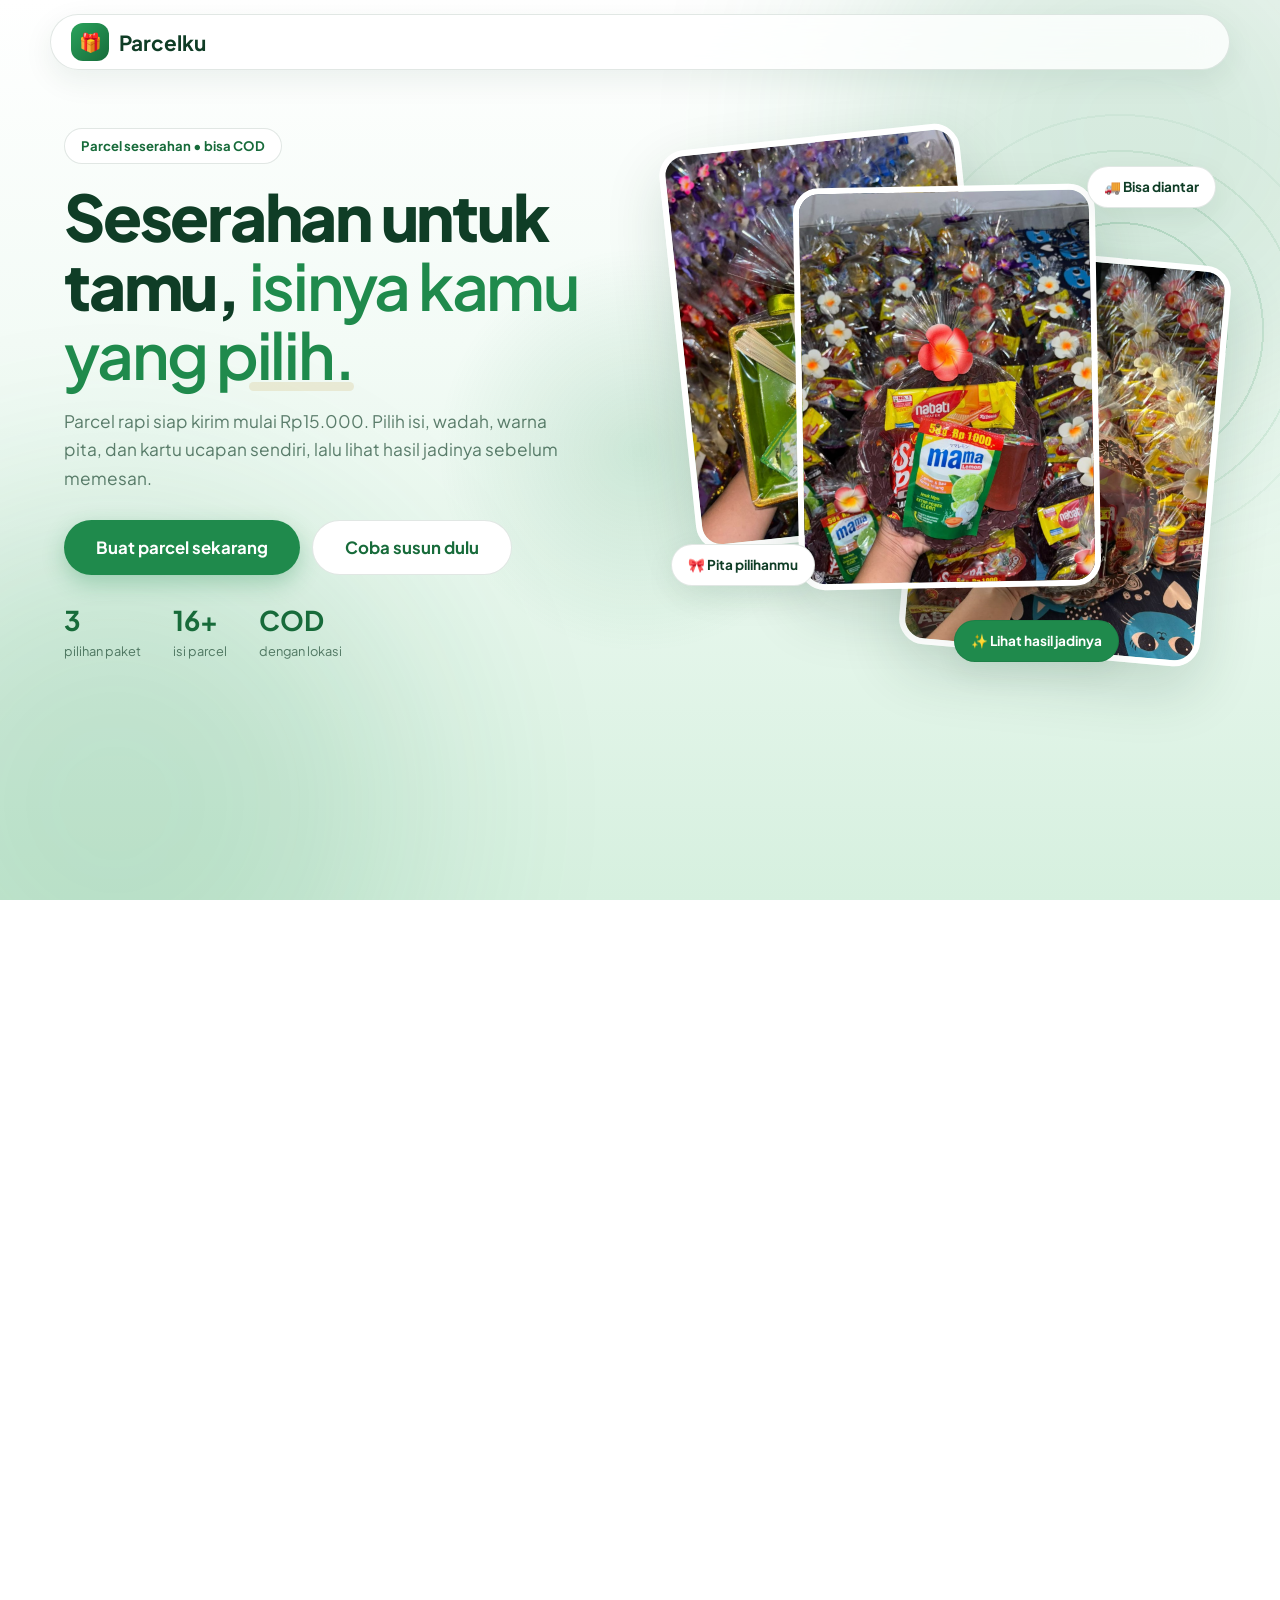
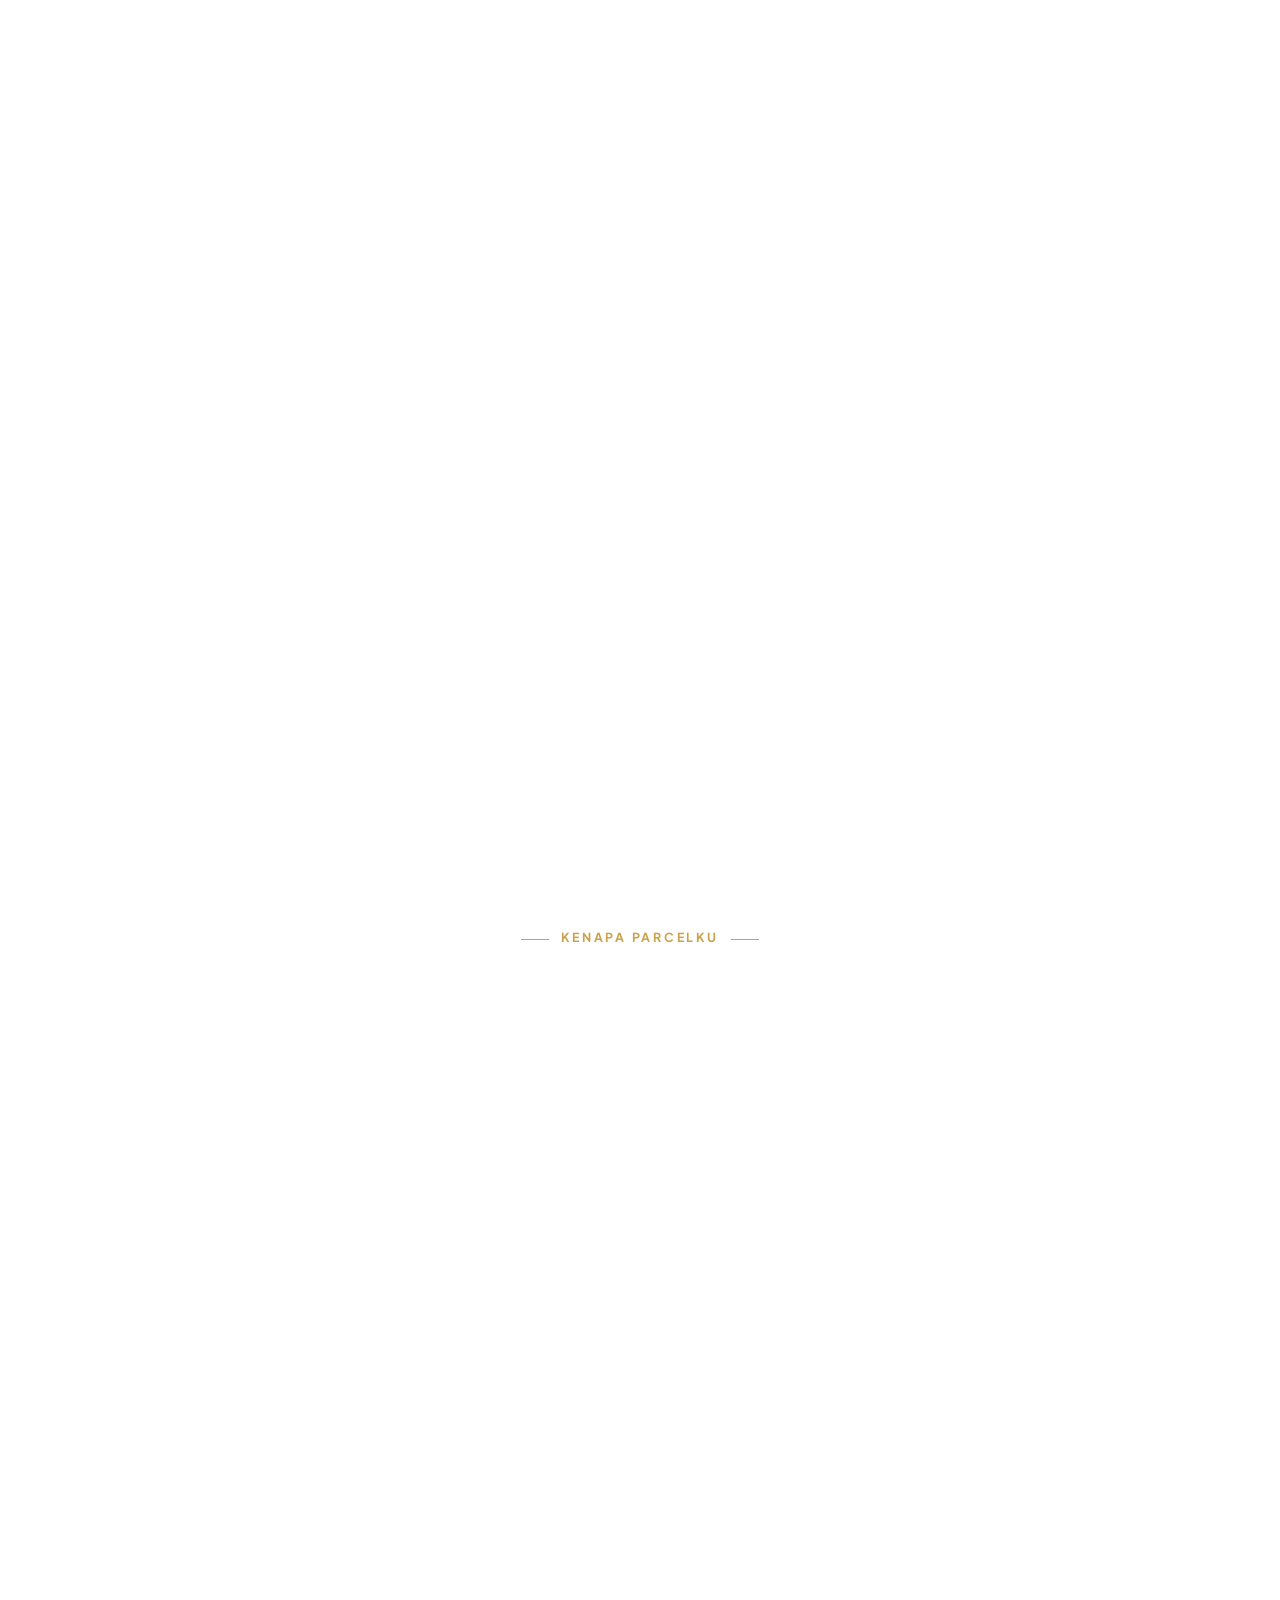
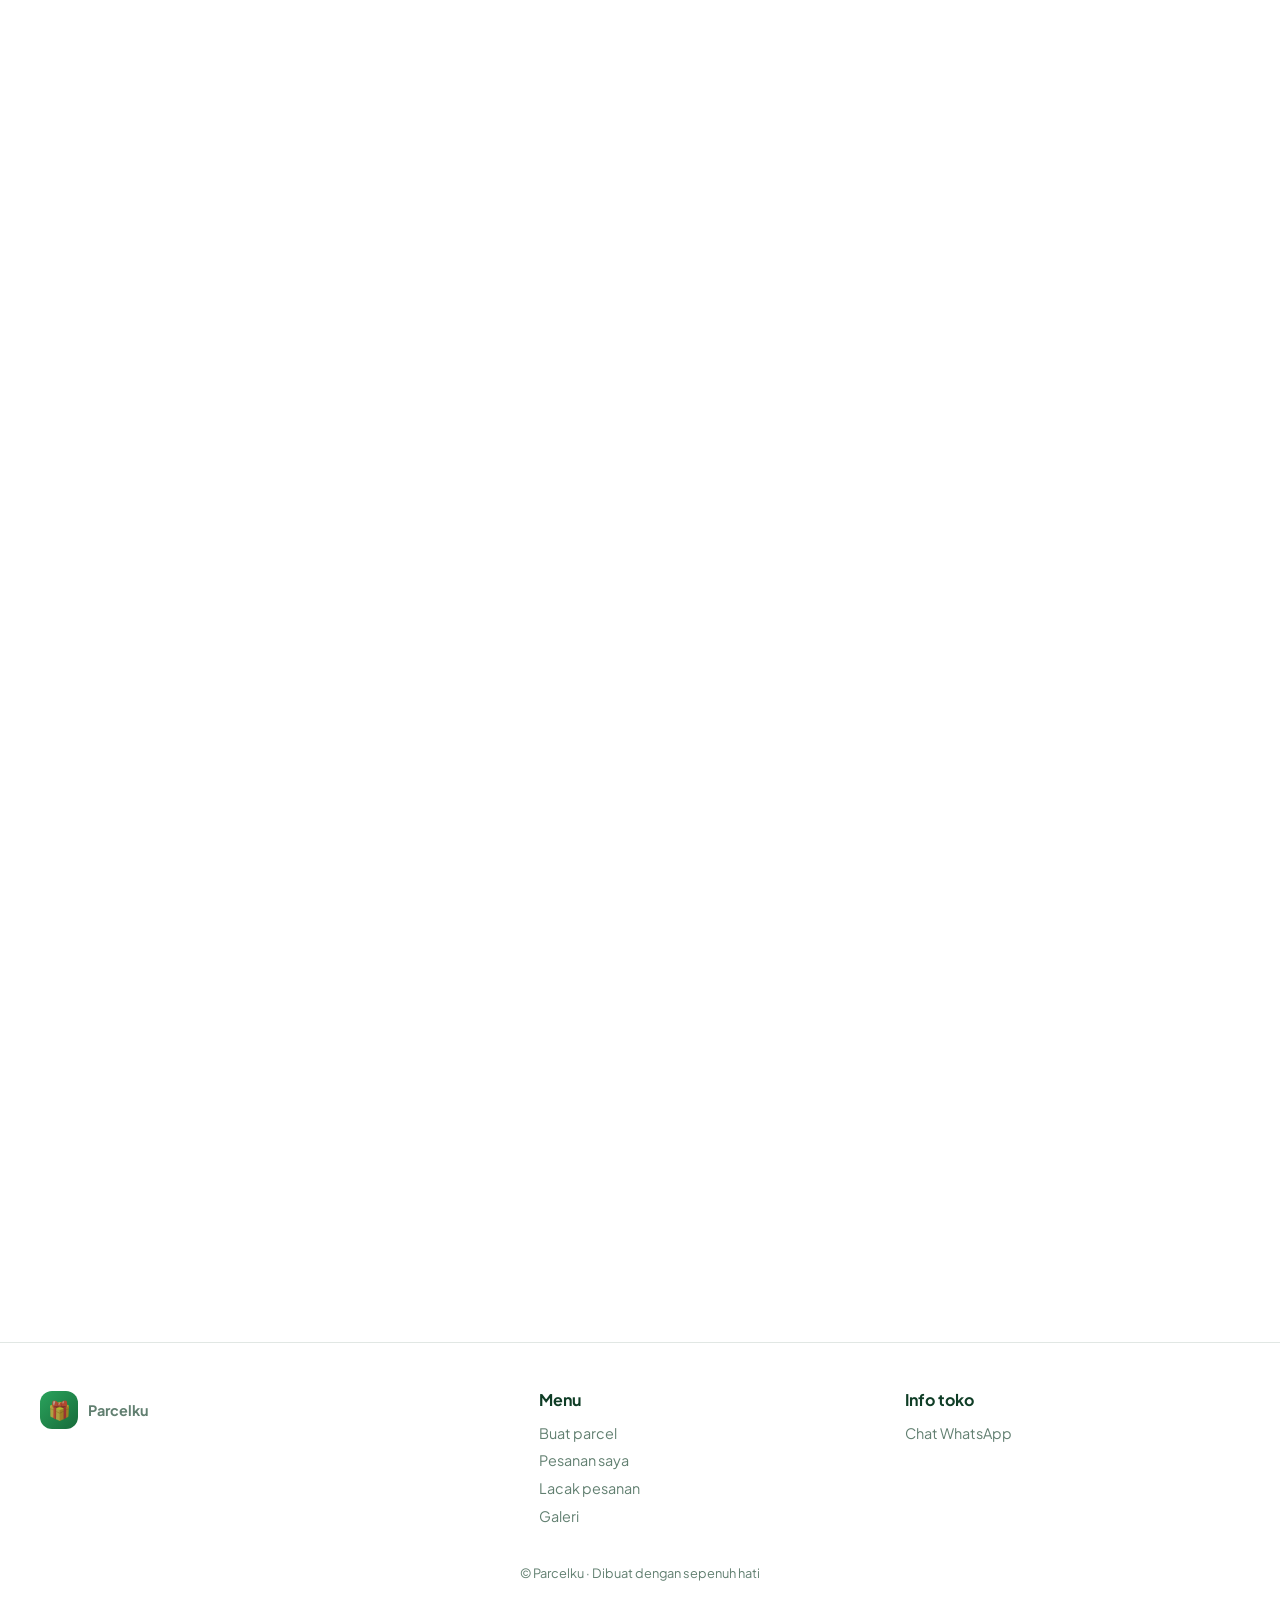
==== commit 55998aee: "Perbaikan" ====
--- a/frontend/beranda.html
+++ b/frontend/beranda.html
@@ -357,6 +357,7 @@
           <b>Menu</b>
           <a href="pesan.html">Buat parcel</a>
           <a href="pesanan.html">Pesanan saya</a>
+          <a href="lacak.html">Lacak pesanan</a>
           <a href="#galeri">Galeri</a>
         </div>
         <div>
